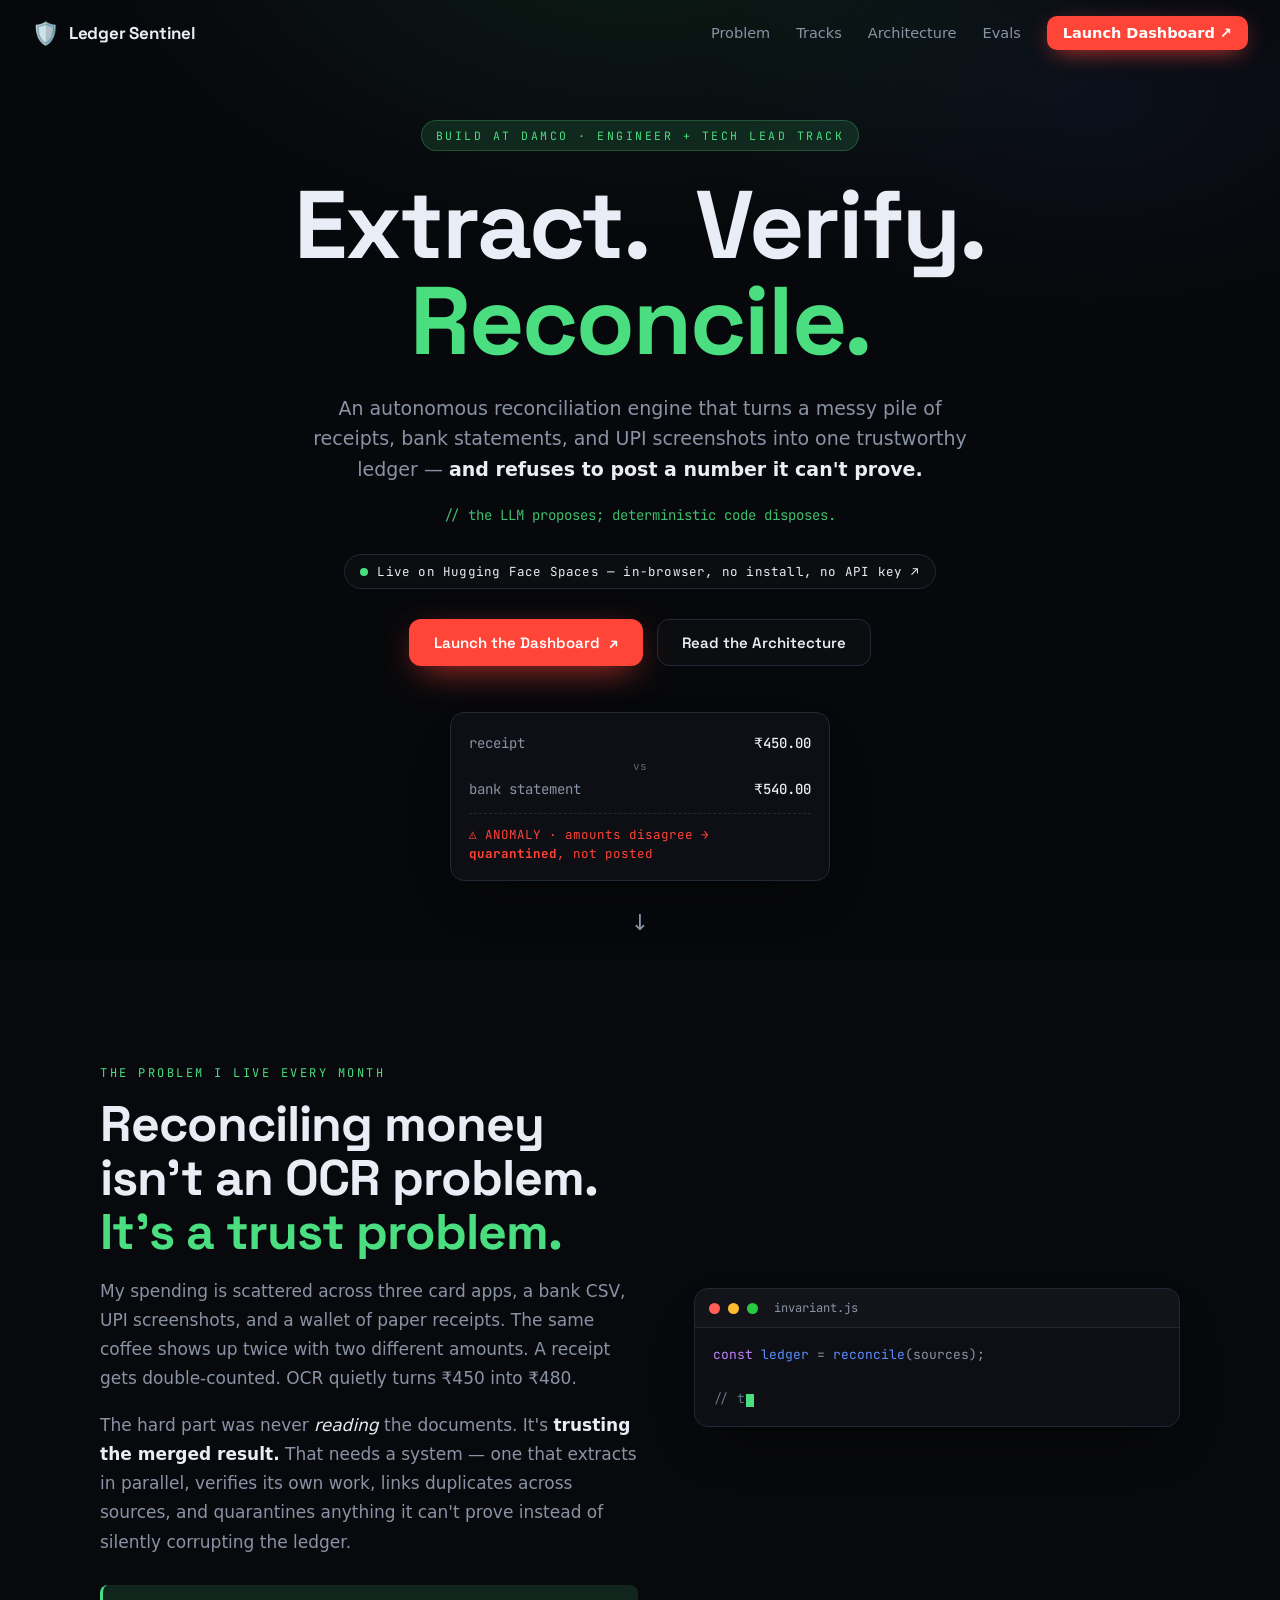
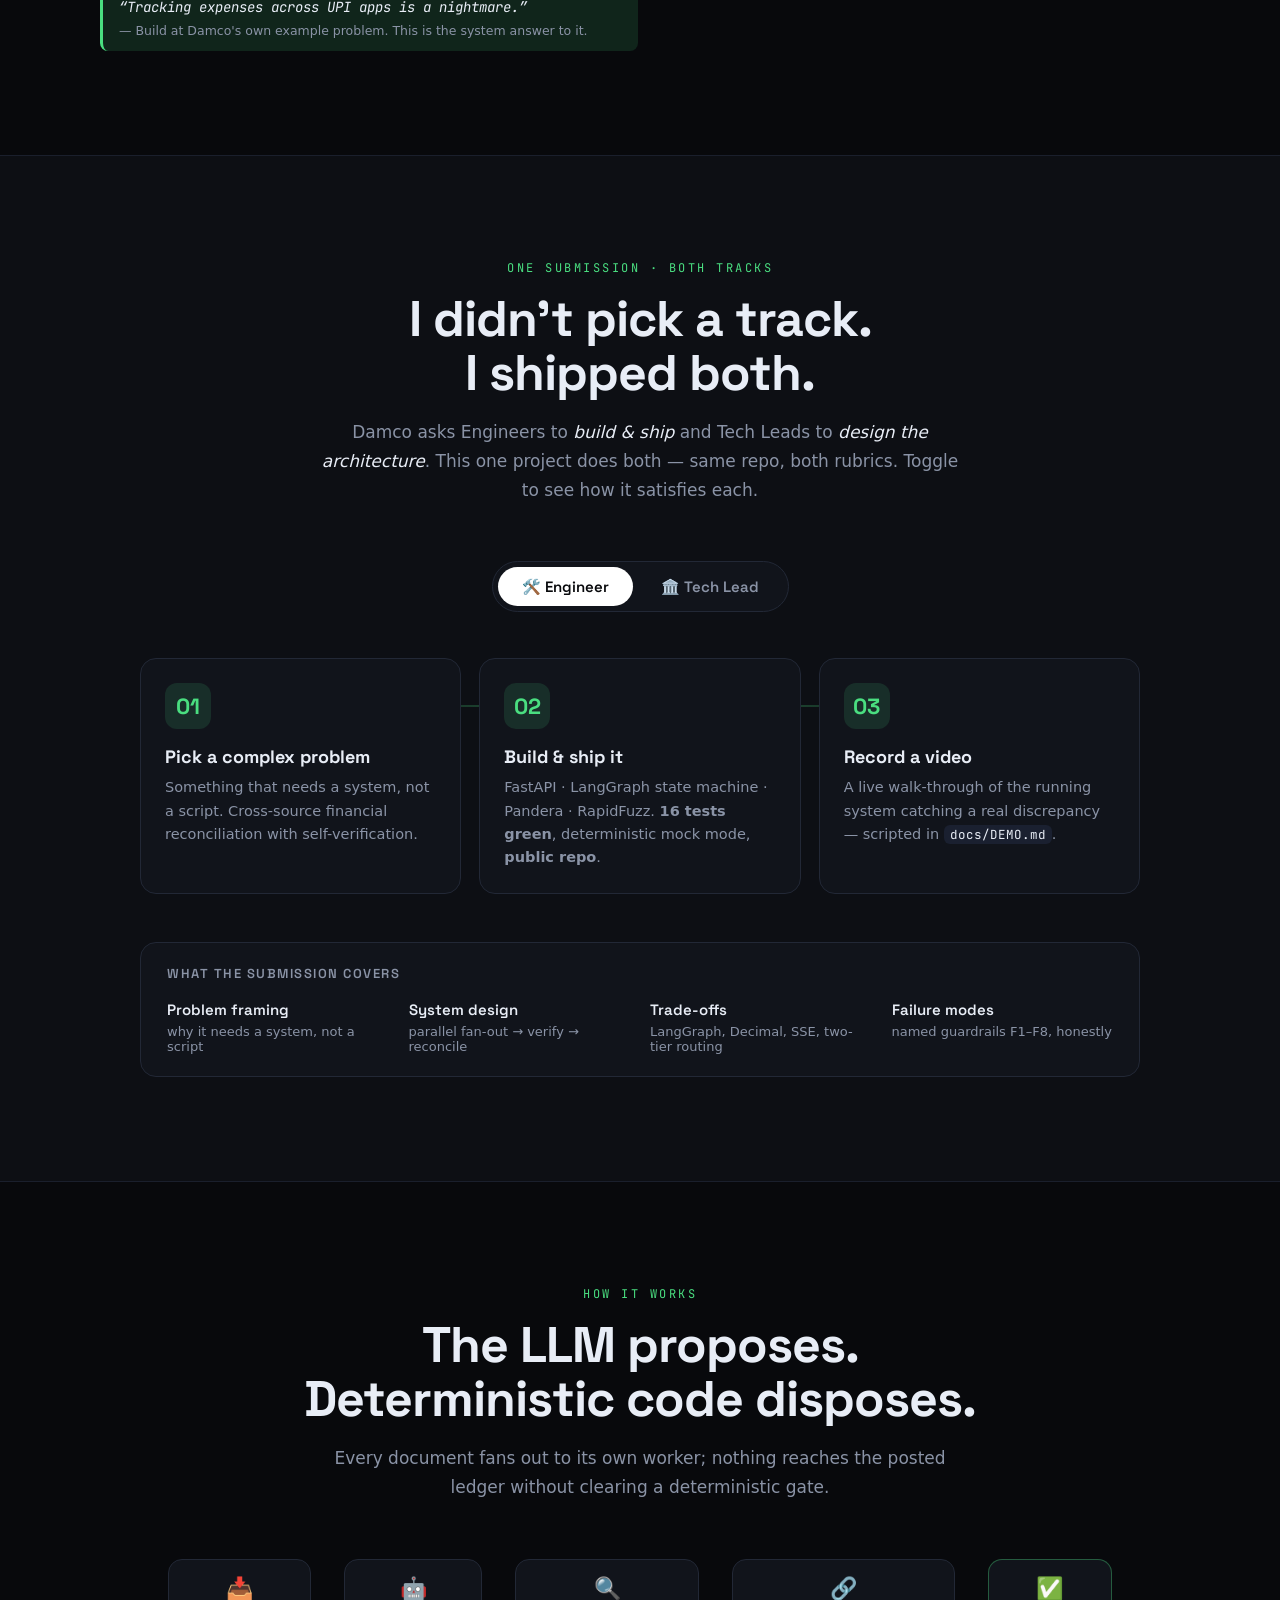
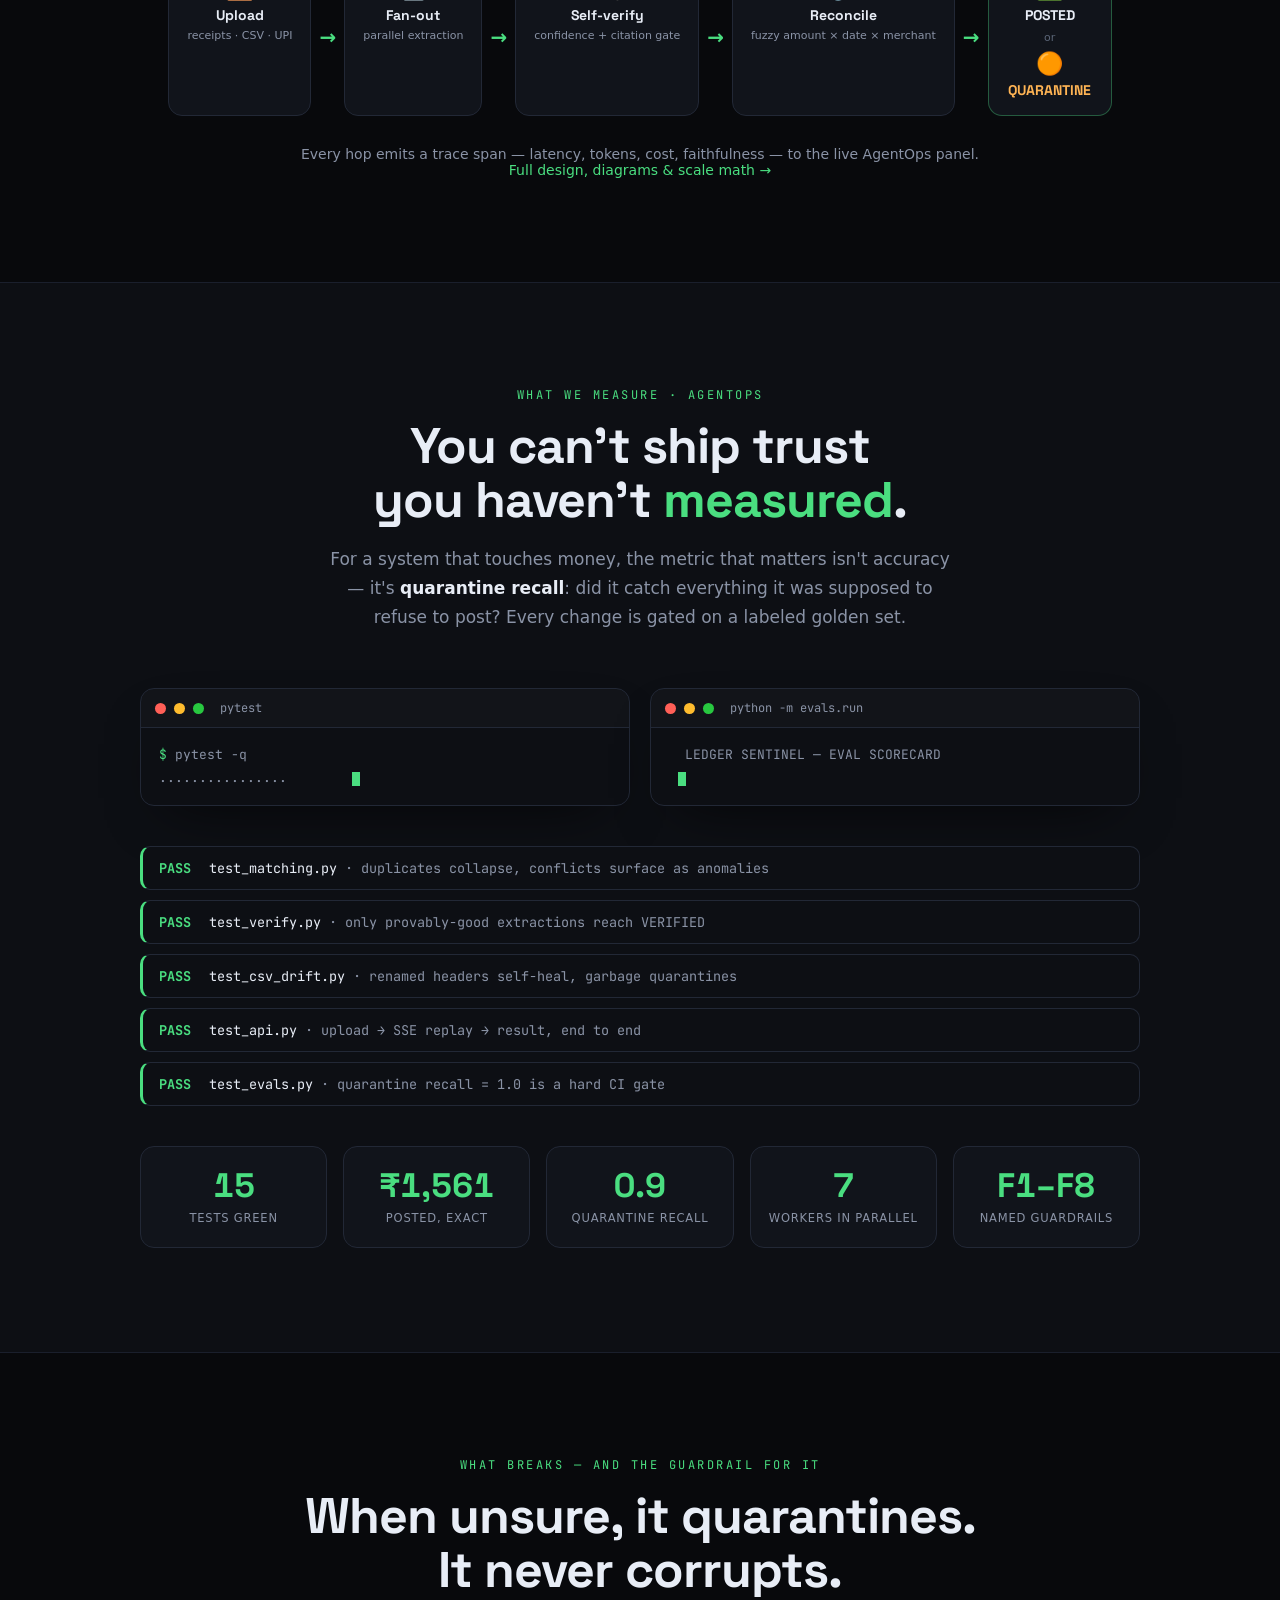
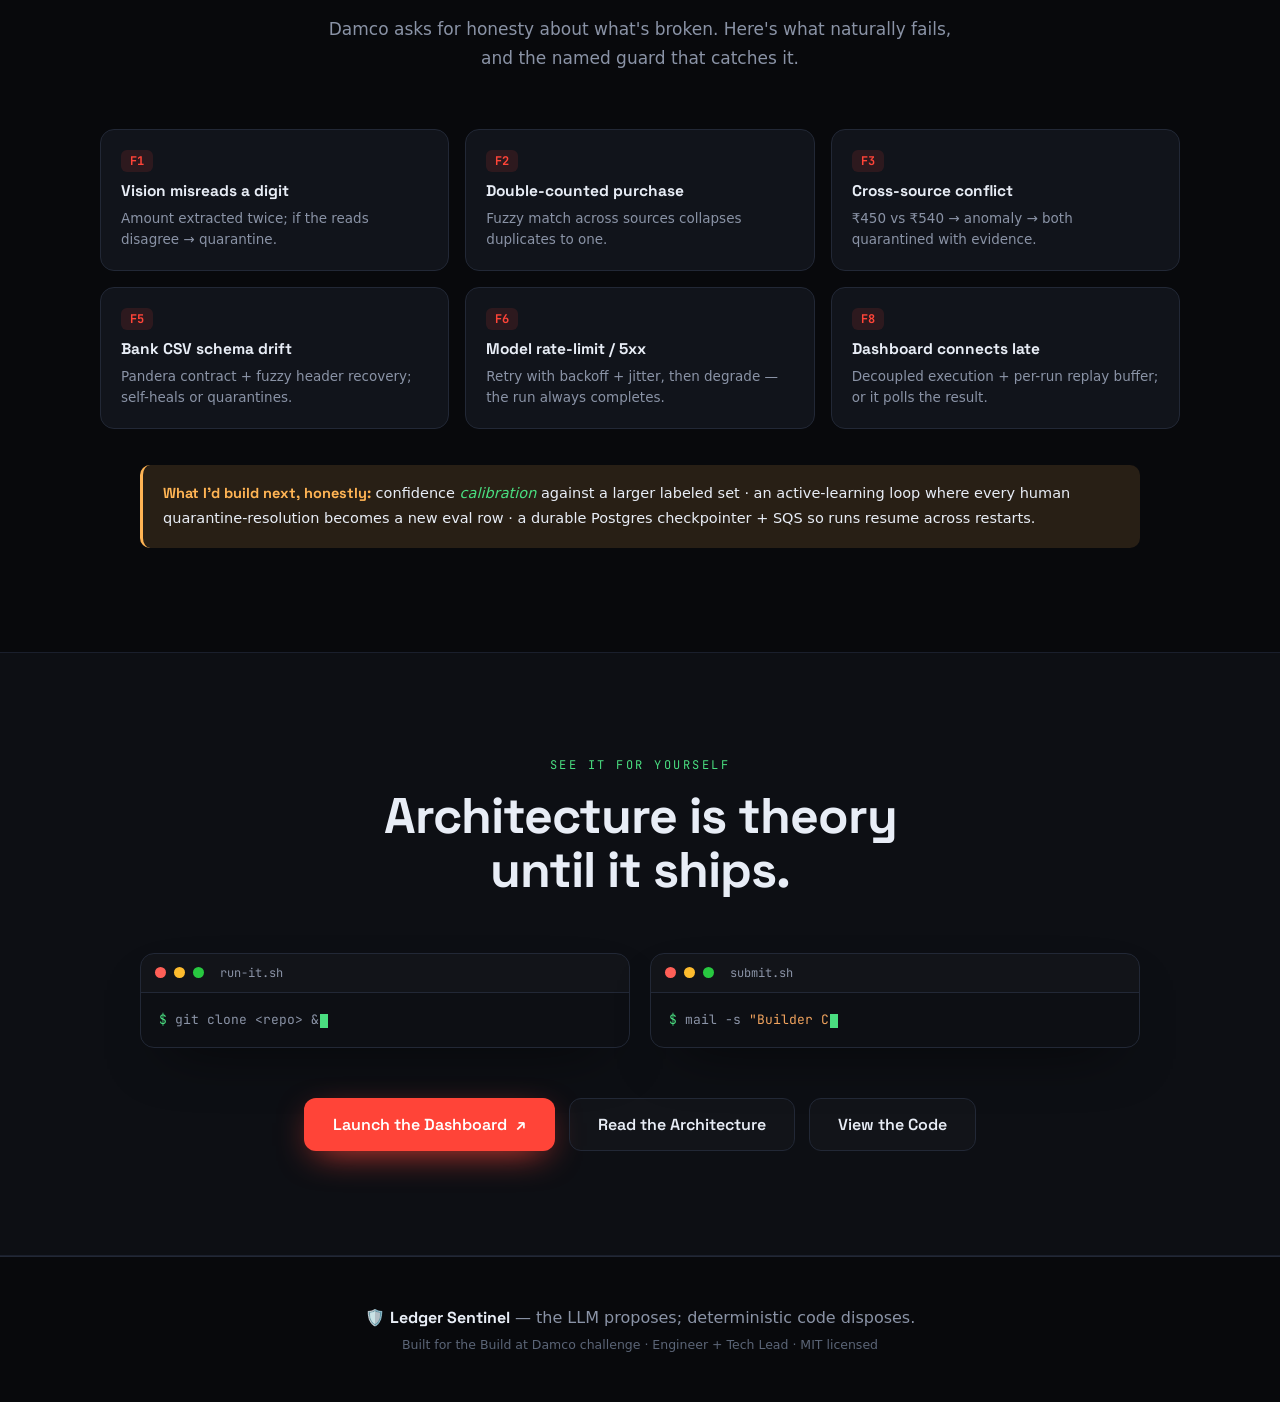
==== frontend/index.html @ 0c8f4133 "docs: surface the live Hugging Face Space across README and landing The demo is now deployed at hugg" ====
<!DOCTYPE html>
<html lang="en">
<head>
  <meta charset="UTF-8" />
  <meta name="viewport" content="width=device-width, initial-scale=1.0" />
  <title>Ledger Sentinel — autonomous reconciliation that refuses to post what it can't prove</title>
  <meta name="description" content="An autonomous financial-document reconciliation engine. The LLM proposes; deterministic code disposes. Built for the Build at Damco challenge — Engineer + Tech Lead tracks." />
  <link rel="preconnect" href="https://fonts.googleapis.com" />
  <link rel="preconnect" href="https://fonts.gstatic.com" crossorigin />
  <link href="https://fonts.googleapis.com/css2?family=Space+Grotesk:wght@400;500;600;700&family=JetBrains+Mono:wght@400;500;700&display=swap" rel="stylesheet" />
  <link rel="stylesheet" href="./tokens.css" />
  <link rel="stylesheet" href="./landing.css" />
</head>
<body>
  <!-- ── Nav ──────────────────────────────────────────────────────────── -->
  <nav class="nav" id="nav">
    <a class="nav-brand" href="#top">
      <span class="logo">🛡️</span><span>Ledger Sentinel</span>
    </a>
    <div class="nav-links">
      <a href="#problem">Problem</a>
      <a href="#tracks">Tracks</a>
      <a href="#architecture">Architecture</a>
      <a href="#evals">Evals</a>
      <a class="nav-cta" href="./app.html">Launch Dashboard <span class="arr">↗</span></a>
    </div>
  </nav>

  <!-- ── Hero ─────────────────────────────────────────────────────────── -->
  <header class="hero" id="top">
    <canvas id="rain" class="rain" aria-hidden="true"></canvas>
    <div class="hero-inner">
      <div class="eyebrow">BUILD AT DAMCO · ENGINEER + TECH LEAD TRACK</div>
      <h1 class="hero-title">
        <span class="w" style="--i:0">Extract.</span>
        <span class="w" style="--i:1">Verify.</span>
        <span class="w grn" style="--i:2">Reconcile.</span>
      </h1>
      <p class="hero-sub">
        An autonomous reconciliation engine that turns a messy pile of receipts,
        bank statements, and UPI screenshots into one trustworthy ledger —
        <strong>and refuses to post a number it can't prove.</strong>
      </p>
      <p class="thesis">// the LLM proposes; deterministic code disposes.</p>
      <a class="live-link" href="https://huggingface.co/spaces/mhussam-ai/ledger-sentinel" target="_blank" rel="noopener">
        <span class="live-dot" aria-hidden="true"></span>Live on Hugging Face Spaces — in-browser, no install, no API key<span class="arr">↗</span>
      </a>
      <div class="hero-cta">
        <a class="btn btn-red" href="./app.html">Launch the Dashboard <span class="arr">↗</span></a>
        <a class="btn btn-ghost" href="https://github.com/mhussam-ai/ledger-sentinel/blob/main/docs/ARCHITECTURE.md" target="_blank" rel="noopener">Read the Architecture</a>
      </div>

      <!-- signature micro-demo: the catch a human would miss -->
      <div class="anomaly-demo" aria-hidden="true">
        <div class="ad-row"><span class="ad-src">receipt</span><span class="ad-amt">₹450.00</span></div>
        <div class="ad-vs">vs</div>
        <div class="ad-row"><span class="ad-src">bank statement</span><span class="ad-amt">₹540.00</span></div>
        <div class="ad-verdict">⚠ ANOMALY · amounts disagree → <b>quarantined</b>, not posted</div>
      </div>
    </div>
    <a class="scrollcue" href="#problem" aria-label="Scroll down">↓</a>
  </header>

  <main>
    <!-- ── 1. The Problem ─────────────────────────────────────────────── -->
    <section class="sec" id="problem">
      <div class="sec-grid">
        <div class="reveal">
          <div class="kicker">THE PROBLEM I LIVE EVERY MONTH</div>
          <h2 class="sec-title">Reconciling money<br />isn't an OCR problem.<br /><span class="grn">It's a trust problem.</span></h2>
          <p class="lead">
            My spending is scattered across three card apps, a bank CSV, UPI
            screenshots, and a wallet of paper receipts. The same coffee shows up
            twice with two different amounts. A receipt gets double-counted. OCR
            quietly turns ₹450 into ₹480.
          </p>
          <p class="lead">
            The hard part was never <em>reading</em> the documents. It's
            <strong>trusting the merged result.</strong> That needs a system —
            one that extracts in parallel, verifies its own work, links duplicates
            across sources, and quarantines anything it can't prove instead of
            silently corrupting the ledger.
          </p>
          <div class="wink reveal">
            <span class="wink-q">“Tracking expenses across UPI apps is a nightmare.”</span>
            <span class="wink-a">— Build at Damco's own example problem. This is the system answer to it.</span>
          </div>
        </div>

        <div class="reveal" style="--i:1">
          <div class="codewin">
            <div class="codewin-bar"><span class="dot r"></span><span class="dot y"></span><span class="dot g"></span><span class="name">invariant.js</span></div>
            <pre class="type-target" data-typed="invariant" data-speed="2"></pre>
          </div>
          <script type="application/json" class="code-data" data-name="invariant">
[
  {"t":"const ","c":"kw"},{"t":"ledger ","c":"fn"},{"t":"= ","c":"punc"},{"t":"reconcile","c":"fn"},{"t":"(sources);\n","c":"punc"},
  {"t":"\n// the hard part isn't reading documents —\n","c":"com"},
  {"t":"// it's trusting the merged result.\n\n","c":"com"},
  {"t":"const ","c":"kw"},{"t":"invariant ","c":"fn"},{"t":"= {\n","c":"punc"},
  {"t":"  postIf","c":"pink"},{"t":":     ","c":"punc"},{"t":"\"provable\"","c":"str"},{"t":",\n","c":"punc"},
  {"t":"  onConflict","c":"pink"},{"t":": ","c":"punc"},{"t":"\"quarantine\"","c":"str"},{"t":",  ","c":"punc"},{"t":"// never guess\n","c":"com"},
  {"t":"  money","c":"pink"},{"t":":      ","c":"punc"},{"t":"Decimal","c":"num"},{"t":",        ","c":"punc"},{"t":"// never float\n","c":"com"},
  {"t":"};\n","c":"punc"}
]
          </script>
        </div>
      </div>
    </section>

    <!-- ── 2. Both Tracks ─────────────────────────────────────────────── -->
    <section class="sec sec-alt" id="tracks">
      <div class="sec-head reveal">
        <div class="kicker">ONE SUBMISSION · BOTH TRACKS</div>
        <h2 class="sec-title center">I didn't pick a track.<br />I shipped both.</h2>
        <p class="lead center">
          Damco asks Engineers to <em>build &amp; ship</em> and Tech Leads to
          <em>design the architecture</em>. This one project does both — same repo,
          both rubrics. Toggle to see how it satisfies each.
        </p>
      </div>

      <div class="toggle reveal" role="tablist" aria-label="Choose a track">
        <button type="button" class="toggle-btn active" data-toggle="engineer" role="tab">🛠️ Engineer</button>
        <button type="button" class="toggle-btn" data-toggle="lead" role="tab">🏛️ Tech Lead</button>
        <span class="toggle-pill" aria-hidden="true"></span>
      </div>

      <!-- Engineer track -->
      <div class="track" data-track="engineer">
        <div class="steps">
          <div class="step reveal"><div class="step-no">01</div><h3>Pick a complex problem</h3><p>Something that needs a system, not a script. Cross-source financial reconciliation with self-verification.</p></div>
          <div class="step reveal" style="--i:1"><div class="step-no">02</div><h3>Build &amp; ship it</h3><p>FastAPI · LangGraph state machine · Pandera · RapidFuzz. <strong>16 tests green</strong>, deterministic mock mode, <strong>public repo</strong>.</p></div>
          <div class="step reveal" style="--i:2"><div class="step-no">03</div><h3>Record a video</h3><p>A live walk-through of the running system catching a real discrepancy — scripted in <code>docs/DEMO.md</code>.</p></div>
        </div>
      </div>

      <!-- Tech Lead track -->
      <div class="track hidden" data-track="lead">
        <div class="steps">
          <div class="step reveal"><div class="step-no">01</div><h3>Pick a complex problem</h3><p>The same trust problem — framed as a system with scale, latency, and failure-mode considerations.</p></div>
          <div class="step reveal" style="--i:1"><div class="step-no">02</div><h3>Design the architecture</h3><p><code>docs/ARCHITECTURE.md</code>: 6 Mermaid diagrams, the state machine, scale math, latency trade-offs, and F1–F8 failure modes.</p></div>
          <div class="step reveal" style="--i:2"><div class="step-no">03</div><h3>Record a video</h3><p>Present the design like I'm convincing a team — decisions, alternatives, and what would change my mind.</p></div>
        </div>
      </div>

      <div class="covers reveal">
        <div class="covers-head">What the submission covers</div>
        <div class="covers-grid">
          <div><span class="ct">Problem framing</span><span class="cd">why it needs a system, not a script</span></div>
          <div><span class="ct">System design</span><span class="cd">parallel fan-out → verify → reconcile</span></div>
          <div><span class="ct">Trade-offs</span><span class="cd">LangGraph, Decimal, SSE, two-tier routing</span></div>
          <div><span class="ct">Failure modes</span><span class="cd">named guardrails F1–F8, honestly</span></div>
        </div>
      </div>
    </section>

    <!-- ── 3. How it works ────────────────────────────────────────────── -->
    <section class="sec" id="architecture">
      <div class="sec-head reveal">
        <div class="kicker">HOW IT WORKS</div>
        <h2 class="sec-title center">The LLM proposes.<br />Deterministic code disposes.</h2>
        <p class="lead center">Every document fans out to its own worker; nothing reaches the posted ledger without clearing a deterministic gate.</p>
      </div>

      <div class="pipeline reveal">
        <div class="pnode" style="--i:0"><span class="pi">📥</span><b>Upload</b><span class="ps">receipts · CSV · UPI</span></div>
        <span class="parrow" style="--i:1">→</span>
        <div class="pnode" style="--i:2"><span class="pi">🤖</span><b>Fan-out</b><span class="ps">parallel extraction</span></div>
        <span class="parrow" style="--i:3">→</span>
        <div class="pnode" style="--i:4"><span class="pi">🔍</span><b>Self-verify</b><span class="ps">confidence + citation gate</span></div>
        <span class="parrow" style="--i:5">→</span>
        <div class="pnode" style="--i:6"><span class="pi">🔗</span><b>Reconcile</b><span class="ps">fuzzy amount × date × merchant</span></div>
        <span class="parrow" style="--i:7">→</span>
        <div class="pnode pnode-split" style="--i:8">
          <span class="pi">✅</span><b>POSTED</b>
          <span class="por">or</span>
          <span class="pi amber">🟠</span><b class="ambert">QUARANTINE</b>
        </div>
      </div>
      <p class="pipeline-note reveal">Every hop emits a trace span — latency, tokens, cost, faithfulness — to the live AgentOps panel. <a href="https://github.com/mhussam-ai/ledger-sentinel/blob/main/docs/ARCHITECTURE.md" target="_blank" rel="noopener">Full design, diagrams &amp; scale math →</a></p>
    </section>

    <!-- ── 4. Evals — the killer section ──────────────────────────────── -->
    <section class="sec sec-alt" id="evals">
      <div class="sec-head reveal">
        <div class="kicker">WHAT WE MEASURE · AGENTOPS</div>
        <h2 class="sec-title center">You can't ship trust<br />you haven't <span class="grn">measured</span>.</h2>
        <p class="lead center">
          For a system that touches money, the metric that matters isn't accuracy —
          it's <strong>quarantine recall</strong>: did it catch everything it was
          supposed to refuse to post? Every change is gated on a labeled golden set.
        </p>
      </div>

      <div class="evals-grid">
        <div class="reveal">
          <div class="codewin">
            <div class="codewin-bar"><span class="dot r"></span><span class="dot y"></span><span class="dot g"></span><span class="name">pytest</span></div>
            <pre class="type-target" data-typed="pytest" data-speed="3"></pre>
          </div>
          <script type="application/json" class="code-data" data-name="pytest">
[
  {"t":"$ ","c":"green"},{"t":"pytest -q\n","c":"dim"},
  {"t":"................                      ","c":"dim"},{"t":"[100%]\n","c":"num"},
  {"t":"16 passed","c":"green"},{"t":" in 1.13s\n","c":"dim"}
]
          </script>
        </div>

        <div class="reveal" style="--i:1">
          <div class="codewin">
            <div class="codewin-bar"><span class="dot r"></span><span class="dot y"></span><span class="dot g"></span><span class="name">python -m evals.run</span></div>
            <pre class="type-target" data-typed="evals" data-speed="3"></pre>
          </div>
          <script type="application/json" class="code-data" data-name="evals">
[
  {"t":"  LEDGER SENTINEL — EVAL SCORECARD\n","c":"dim"},
  {"t":"  ✓ ","c":"green"},{"t":"amount_exact_rate            ","c":"dim"},{"t":"1.000\n","c":"num"},
  {"t":"  ✓ ","c":"green"},{"t":"quarantine_recall            ","c":"dim"},{"t":"1.000\n","c":"num"},
  {"t":"  ✓ ","c":"green"},{"t":"quarantine_precision         ","c":"dim"},{"t":"1.000\n","c":"num"},
  {"t":"  ✓ ","c":"green"},{"t":"link_f1                      ","c":"dim"},{"t":"1.000\n","c":"num"},
  {"t":"  ✓ ","c":"green"},{"t":"confidence_gate_separation   ","c":"dim"},{"t":"0.440\n","c":"num"},
  {"t":"  VERDICT: ","c":"dim"},{"t":"PASS ✓","c":"green"},{"t":" — safe to ship\n","c":"dim"}
]
          </script>
        </div>
      </div>

      <!-- Damco's PASS motif, with our real test files -->
      <div class="passgrid">
        <div class="passrow reveal"><span class="pass">PASS</span> test_matching.py <span class="pd">· duplicates collapse, conflicts surface as anomalies</span></div>
        <div class="passrow reveal" style="--i:1"><span class="pass">PASS</span> test_verify.py <span class="pd">· only provably-good extractions reach VERIFIED</span></div>
        <div class="passrow reveal" style="--i:2"><span class="pass">PASS</span> test_csv_drift.py <span class="pd">· renamed headers self-heal, garbage quarantines</span></div>
        <div class="passrow reveal" style="--i:3"><span class="pass">PASS</span> test_api.py <span class="pd">· upload → SSE replay → result, end to end</span></div>
        <div class="passrow reveal" style="--i:4"><span class="pass">PASS</span> test_evals.py <span class="pd">· quarantine recall = 1.0 is a hard CI gate</span></div>
      </div>

      <div class="metrics-strip reveal">
        <div class="ms"><span class="msv" data-count="16">0</span><span class="msl">tests green</span></div>
        <div class="ms"><span class="msv" data-prefix="₹" data-count="1720">0</span><span class="msl">posted, exact</span></div>
        <div class="ms"><span class="msv" data-count="1.0" data-decimals="1">0</span><span class="msl">quarantine recall</span></div>
        <div class="ms"><span class="msv" data-count="8">0</span><span class="msl">workers in parallel</span></div>
        <div class="ms"><span class="msv">F1–F8</span><span class="msl">named guardrails</span></div>
      </div>
    </section>

    <!-- ── 5. Failure modes — honesty ─────────────────────────────────── -->
    <section class="sec" id="honest">
      <div class="sec-head reveal">
        <div class="kicker">WHAT BREAKS — AND THE GUARDRAIL FOR IT</div>
        <h2 class="sec-title center">When unsure, it quarantines.<br />It never corrupts.</h2>
        <p class="lead center">Damco asks for honesty about what's broken. Here's what naturally fails, and the named guard that catches it.</p>
      </div>
      <div class="fmgrid">
        <div class="fm reveal"><span class="fmid">F1</span><b>Vision misreads a digit</b><p>Amount extracted twice; if the reads disagree → quarantine.</p></div>
        <div class="fm reveal" style="--i:1"><span class="fmid">F2</span><b>Double-counted purchase</b><p>Fuzzy match across sources collapses duplicates to one.</p></div>
        <div class="fm reveal" style="--i:2"><span class="fmid">F3</span><b>Cross-source conflict</b><p>₹450 vs ₹540 → anomaly → both quarantined with evidence.</p></div>
        <div class="fm reveal" style="--i:3"><span class="fmid">F5</span><b>Bank CSV schema drift</b><p>Pandera contract + fuzzy header recovery; self-heals or quarantines.</p></div>
        <div class="fm reveal" style="--i:4"><span class="fmid">F6</span><b>Model rate-limit / 5xx</b><p>Retry with backoff + jitter, then degrade — the run always completes.</p></div>
        <div class="fm reveal" style="--i:5"><span class="fmid">F8</span><b>Dashboard connects late</b><p>Decoupled execution + per-run replay buffer; or it polls the result.</p></div>
      </div>
      <div class="roadmap reveal">
        <b>What I'd build next, honestly:</b> confidence <em>calibration</em> against a larger labeled set ·
        an active-learning loop where every human quarantine-resolution becomes a new eval row ·
        a durable Postgres checkpointer + SQS so runs resume across restarts.
      </div>
    </section>

    <!-- ── 6. Run it / Submit ─────────────────────────────────────────── -->
    <section class="sec sec-alt" id="submit">
      <div class="sec-head reveal">
        <div class="kicker">SEE IT FOR YOURSELF</div>
        <h2 class="sec-title center">Architecture is theory<br />until it ships.</h2>
      </div>

      <div class="evals-grid">
        <div class="reveal">
          <div class="codewin">
            <div class="codewin-bar"><span class="dot r"></span><span class="dot y"></span><span class="dot g"></span><span class="name">run-it.sh</span></div>
            <pre class="type-target" data-typed="runit" data-speed="3"></pre>
          </div>
          <script type="application/json" class="code-data" data-name="runit">
[
  {"t":"$ ","c":"green"},{"t":"git clone <repo> && ","c":"dim"},{"t":"cd ","c":"kw"},{"t":"ledger-sentinel\n","c":"dim"},
  {"t":"$ ","c":"green"},{"t":"docker compose up","c":"dim"},{"t":"           # full stack, one command\n","c":"com"},
  {"t":"\n# no API key? mock mode is deterministic:\n","c":"com"},
  {"t":"$ ","c":"green"},{"t":"cd ","c":"kw"},{"t":"backend && ","c":"dim"},{"t":"pytest -q","c":"dim"},{"t":"     # ","c":"com"},{"t":"16 passed\n","c":"green"}
]
          </script>
        </div>

        <div class="reveal" style="--i:1">
          <div class="codewin">
            <div class="codewin-bar"><span class="dot r"></span><span class="dot y"></span><span class="dot g"></span><span class="name">submit.sh</span></div>
            <pre class="type-target" data-typed="submit" data-speed="3"></pre>
          </div>
          <script type="application/json" class="code-data" data-name="submit">
[
  {"t":"$ ","c":"green"},{"t":"mail -s ","c":"dim"},{"t":"\"Builder Challenge — Mohammad Hussam — Track A+B\"","c":"str"},{"t":" \\\n","c":"dim"},
  {"t":"       hiring@damcogroup.com\n","c":"fn"},
  {"t":"  --attach ","c":"kw"},{"t":"video.link","c":"dim"},{"t":"    # YouTube (unlisted), 5–10 min\n","c":"com"},
  {"t":"  --attach ","c":"kw"},{"t":"github.repo","c":"dim"},{"t":"   # public source + docs/ARCHITECTURE.md\n","c":"com"},
  {"t":"  --attach ","c":"kw"},{"t":"demo.live","c":"dim"},{"t":"     # ▶ live on Hugging Face — boots to mock mode\n","c":"com"},
  {"t":"  --attach ","c":"kw"},{"t":"bio","c":"dim"},{"t":"           # 2–3 lines about what I build\n","c":"com"}
]
          </script>
        </div>
      </div>

      <div class="final-cta reveal">
        <a class="btn btn-red btn-lg" href="./app.html">Launch the Dashboard <span class="arr">↗</span></a>
        <a class="btn btn-ghost btn-lg" href="https://github.com/mhussam-ai/ledger-sentinel/blob/main/docs/ARCHITECTURE.md" target="_blank" rel="noopener">Read the Architecture</a>
        <a class="btn btn-ghost btn-lg" href="https://github.com/mhussam-ai/ledger-sentinel" id="repo-link" target="_blank" rel="noopener">View the Code</a>
      </div>
    </section>
  </main>

  <footer class="foot">
    <div>🛡️ <b>Ledger Sentinel</b> — the LLM proposes; deterministic code disposes.</div>
    <div class="foot-sub">Built for the Build at Damco challenge · Engineer + Tech Lead · MIT licensed</div>
  </footer>

  <script src="./landing.js"></script>
</body>
</html>
---- frontend/tokens.css ----
/* Shared design tokens — one source of truth for the landing page and the
   dashboard, so the whole product reads as one thing. No build step: this is
   linked directly by both index.html and app.html (before their page CSS). */

:root {
  /* ── Surfaces ───────────────────────────────────────────────────────── */
  --bg: #08090c;
  --bg-2: #0d0f14;
  --panel: #11141b;
  --panel-2: #1a2030;
  --border: #222836;
  --border-soft: #1a1f2c;

  /* ── Text ───────────────────────────────────────────────────────────── */
  --text: #e8edf6;
  --muted: #8a93a6;
  --faint: #5b6577;

  /* ── Brand ──────────────────────────────────────────────────────────── */
  --green: #4ade80;            /* headlines, PASS, posted */
  --green-soft: rgba(74, 222, 128, 0.13);
  --amber: #ffb454;            /* quarantine / drift */
  --amber-soft: rgba(255, 180, 84, 0.13);
  --red: #ff4438;              /* CTAs, anomaly */
  --red-soft: rgba(255, 68, 56, 0.12);
  --accent: #5b8cff;           /* links, duplicates */
  --blue: #5b8cff;

  /* ── Code syntax highlight ──────────────────────────────────────────── */
  --code-kw: #c084fc;
  --code-str: #f0a35e;
  --code-num: #7dd3fc;
  --code-fn: #5b8cff;
  --code-comment: #64748b;
  --code-punc: #8a93a6;
  --code-green: #4ade80;
  --code-pink: #f472b6;

  /* ── Type ───────────────────────────────────────────────────────────── */
  --font-display: "Space Grotesk", system-ui, "Segoe UI", Roboto, sans-serif;
  --font-mono: "JetBrains Mono", ui-monospace, "Cascadia Code", "SF Mono", Consolas, monospace;
  --font-body: system-ui, "Segoe UI", Roboto, Helvetica, Arial, sans-serif;

  /* ── Motion ─────────────────────────────────────────────────────────── */
  --ease: cubic-bezier(0.22, 1, 0.36, 1);
}

* { box-sizing: border-box; }

body {
  margin: 0;
  font-family: var(--font-body);
  color: var(--text);
  -webkit-font-smoothing: antialiased;
  text-rendering: optimizeLegibility;
}

/* Shared mac-style code/terminal window — used on both pages. */
.codewin {
  background: var(--bg-2);
  border: 1px solid var(--border);
  border-radius: 14px;
  overflow: hidden;
  box-shadow: 0 24px 60px -30px rgba(0, 0, 0, 0.8);
}
.codewin-bar {
  display: flex;
  align-items: center;
  gap: 8px;
  padding: 11px 14px;
  background: rgba(255, 255, 255, 0.02);
  border-bottom: 1px solid var(--border);
}
.codewin-bar .dot { width: 11px; height: 11px; border-radius: 50%; }
.codewin-bar .r { background: #ff5f57; }
.codewin-bar .y { background: #febc2e; }
.codewin-bar .g { background: #28c840; }
.codewin-bar .name {
  margin-left: 8px; font-family: var(--font-mono);
  font-size: 12px; color: var(--muted);
}
.codewin pre {
  margin: 0; padding: 16px 18px;
  font-family: var(--font-mono); font-size: 13px; line-height: 1.7;
  white-space: pre-wrap; word-break: break-word; tab-size: 2;
}

/* Syntax tokens for typed/static code. */
.tok-kw { color: var(--code-kw); }
.tok-str { color: var(--code-str); }
.tok-num { color: var(--code-num); }
.tok-fn { color: var(--code-fn); }
.tok-com { color: var(--code-comment); }
.tok-punc { color: var(--code-punc); }
.tok-green { color: var(--code-green); }
.tok-pink { color: var(--code-pink); }
.tok-dim { color: var(--muted); }

/* Blinking caret appended while a block is typing. */
.caret {
  display: inline-block; width: 8px; height: 1.05em;
  vertical-align: text-bottom; background: var(--green);
  margin-left: 1px; animation: caretblink 1s steps(2, start) infinite;
}
@keyframes caretblink { 0%, 50% { opacity: 1; } 50.01%, 100% { opacity: 0; } }

@media (prefers-reduced-motion: reduce) {
  .caret { animation: none; }
}
---- frontend/landing.css ----
/* Landing page — cinematic submission front door.
   Design language shared with the dashboard via tokens.css. No build step. */

html { scroll-behavior: smooth; }
body { background: var(--bg); overflow-x: hidden; }
a { color: var(--green); }
.hidden { display: none !important; }
section[id], header[id] { scroll-margin-top: 84px; }

/* ── Nav ─────────────────────────────────────────────────────────────── */
.nav {
  position: fixed; top: 0; left: 0; right: 0; z-index: 50;
  display: flex; align-items: center; justify-content: space-between;
  padding: 16px 32px; transition: background .3s, border-color .3s, padding .3s;
  border-bottom: 1px solid transparent;
}
.nav.scrolled {
  background: rgba(8, 9, 12, 0.78);
  -webkit-backdrop-filter: blur(10px); backdrop-filter: blur(10px);
  border-bottom-color: var(--border); padding: 11px 32px;
}
.nav-brand {
  display: flex; align-items: center; gap: 10px; text-decoration: none;
  font-family: var(--font-display); font-weight: 700; font-size: 17px; color: var(--text);
  letter-spacing: -.2px;
}
.nav-brand .logo { font-size: 22px; }
.nav-links { display: flex; align-items: center; gap: 26px; }
.nav-links a { color: var(--muted); text-decoration: none; font-size: 14.5px; transition: color .15s; }
.nav-links a:hover { color: var(--text); }
.nav-cta {
  background: var(--red); color: #fff !important; padding: 9px 16px; border-radius: 10px;
  font-weight: 600; box-shadow: 0 6px 24px -8px var(--red); transition: transform .15s, box-shadow .15s;
}
.nav-cta:hover { transform: translateY(-1px); box-shadow: 0 10px 30px -8px var(--red); }
.arr { display: inline-block; transition: transform .2s var(--ease); }
.nav-cta:hover .arr, .btn:hover .arr { transform: translate(2px, -2px); }

/* ── Buttons ──────────────────────────────────────────────────────────── */
.btn {
  display: inline-flex; align-items: center; gap: 9px; text-decoration: none;
  font-family: var(--font-display); font-weight: 600; font-size: 15px;
  padding: 13px 24px; border-radius: 12px; border: 1px solid transparent;
  transition: transform .15s var(--ease), box-shadow .2s, border-color .2s, background .2s, color .2s;
}
.btn-red { background: var(--red); color: #fff; box-shadow: 0 10px 36px -12px var(--red); }
.btn-red:hover { transform: translateY(-2px); box-shadow: 0 16px 44px -12px var(--red); }
.btn-ghost { color: var(--text); border-color: var(--border); background: rgba(255,255,255,.02); }
.btn-ghost:hover { border-color: var(--green); color: var(--green); transform: translateY(-2px); }
.btn-lg { font-size: 16px; padding: 15px 28px; }

/* ── Hero ────────────────────────────────────────────────────────────── */
.hero {
  position: relative; min-height: 100vh; display: flex; align-items: center; justify-content: center;
  padding: 120px 24px 80px; overflow: hidden;
  background:
    radial-gradient(900px 520px at 50% -8%, rgba(74,222,128,.10), transparent 60%),
    radial-gradient(700px 400px at 85% 10%, rgba(91,140,255,.07), transparent 55%);
}
.rain { position: absolute; inset: 0; width: 100%; height: 100%; opacity: .5; z-index: 0; pointer-events: none; }
.hero-inner { position: relative; z-index: 1; max-width: 880px; text-align: center; }
.eyebrow {
  display: inline-block; font-family: var(--font-mono); font-size: 11.5px; letter-spacing: 2.5px;
  color: var(--green); background: var(--green-soft); border: 1px solid rgba(74,222,128,.25);
  padding: 7px 14px; border-radius: 999px; margin-bottom: 26px;
}
.hero-title {
  font-family: var(--font-display); font-weight: 700; line-height: 1.0;
  font-size: clamp(44px, 9vw, 96px); letter-spacing: -2px; margin: 0 0 24px;
}
.hero-title .w { display: inline-block; margin: 0 .12em; }
.hero-title .grn { color: var(--green); }
.hero-sub { max-width: 660px; margin: 0 auto; font-size: clamp(16px, 2.2vw, 19px); line-height: 1.6; color: var(--muted); }
.hero-sub strong { color: var(--text); }
.thesis { font-family: var(--font-mono); color: var(--green); opacity: .85; font-size: 14px; margin: 22px 0 30px; }
.hero-cta { display: flex; align-items: center; justify-content: center; gap: 14px; flex-wrap: wrap; }

/* "● Live" pill — signals the dashboard you're about to launch is the real,
   hosted system, and carries the canonical shareable Space URL. */
.live-link {
  display: inline-flex; align-items: center; gap: 9px;
  font-family: var(--font-mono); font-size: 12.5px; letter-spacing: .2px;
  color: var(--text); text-decoration: none;
  background: rgba(255,255,255,.02); border: 1px solid var(--border);
  padding: 8px 15px; border-radius: 999px; margin: 0 0 30px;
  transition: border-color .15s, color .15s, transform .15s;
}
.live-link:hover { border-color: var(--green); color: var(--green); transform: translateY(-1px); }
.live-link .live-dot {
  width: 8px; height: 8px; border-radius: 50%; background: var(--green);
  animation: livePulse 2s infinite;
}
.live-link .arr { transition: transform .15s; }
.live-link:hover .arr { transform: translate(2px, -2px); }
@keyframes livePulse {
  0%   { box-shadow: 0 0 0 0 rgba(74, 222, 128, .55); }
  70%  { box-shadow: 0 0 0 8px rgba(74, 222, 128, 0); }
  100% { box-shadow: 0 0 0 0 rgba(74, 222, 128, 0); }
}

.anomaly-demo {
  max-width: 380px; margin: 46px auto 0; text-align: left; font-family: var(--font-mono);
  background: var(--bg-2); border: 1px solid var(--border); border-radius: 14px; padding: 16px 18px;
  box-shadow: 0 24px 60px -30px rgba(0,0,0,.8);
}
.ad-row { display: flex; justify-content: space-between; align-items: center; font-size: 14px; padding: 5px 0; }
.ad-src { color: var(--muted); }
.ad-amt { color: var(--text); font-variant-numeric: tabular-nums; font-weight: 500; }
.ad-vs { text-align: center; color: var(--faint); font-size: 11px; margin: 2px 0; }
.ad-verdict {
  margin-top: 10px; padding-top: 12px; border-top: 1px dashed var(--border);
  color: var(--red); font-size: 12.5px; line-height: 1.5; animation: verdictpulse 3.2s var(--ease) infinite;
}
.ad-verdict b { color: var(--red); }
@keyframes verdictpulse {
  0%, 100% { opacity: .55; }
  18%, 60% { opacity: 1; }
}
.scrollcue {
  position: absolute; bottom: 26px; left: 50%; transform: translateX(-50%);
  color: var(--muted); font-size: 22px; text-decoration: none; z-index: 1; animation: bob 1.8s ease-in-out infinite;
}
@keyframes bob { 0%,100% { transform: translate(-50%, 0); } 50% { transform: translate(-50%, 8px); } }

/* ── Sections ─────────────────────────────────────────────────────────── */
.sec { padding: 104px 24px; }
.sec-alt { background: var(--bg-2); border-top: 1px solid var(--border-soft); border-bottom: 1px solid var(--border-soft); }
.sec-grid { max-width: 1080px; margin: 0 auto; display: grid; grid-template-columns: 1.05fr .95fr; gap: 56px; align-items: center; }
.sec-head { max-width: 800px; margin: 0 auto 56px; }
.kicker { font-family: var(--font-mono); text-transform: uppercase; letter-spacing: 2.5px; font-size: 12px; color: var(--green); margin-bottom: 16px; }
.sec-head .kicker { text-align: center; }
.sec-title { font-family: var(--font-display); font-weight: 700; font-size: clamp(28px, 4.4vw, 50px); line-height: 1.08; letter-spacing: -1px; margin: 0 0 18px; }
.sec-title.center { text-align: center; }
.sec-title .grn { color: var(--green); }
.lead { color: var(--muted); font-size: 17px; line-height: 1.72; max-width: 640px; }
.lead.center { margin: 0 auto; text-align: center; }
.lead em { font-style: italic; color: var(--text); }
.lead strong { color: var(--text); }

.wink { margin-top: 28px; border-left: 3px solid var(--green); background: var(--green-soft); padding: 13px 16px; border-radius: 8px; }
.wink-q { display: block; font-family: var(--font-mono); font-style: italic; color: var(--text); font-size: 14px; }
.wink-a { display: block; margin-top: 7px; font-size: 12.5px; color: var(--muted); }

/* ── Track toggle ──────────────────────────────────────────────────────── */
.toggle { position: relative; display: flex; width: fit-content; margin: 0 auto 46px; gap: 4px; padding: 5px; border-radius: 999px; background: var(--panel); border: 1px solid var(--border); }
.toggle-btn { position: relative; z-index: 1; border: none; background: transparent; color: var(--muted); font-family: var(--font-display); font-weight: 600; font-size: 15px; padding: 10px 24px; border-radius: 999px; cursor: pointer; transition: color .25s; }
.toggle-btn.active { color: #08090c; }
.toggle-pill { position: absolute; top: 5px; bottom: 5px; left: 5px; width: 120px; background: #fff; border-radius: 999px; z-index: 0; transition: transform .32s var(--ease), width .32s var(--ease); }

.steps { position: relative; max-width: 1000px; margin: 0 auto; display: grid; grid-template-columns: repeat(3, 1fr); gap: 18px; }
.steps::before { content: ""; position: absolute; top: 47px; left: 12%; right: 12%; height: 2px; background: linear-gradient(90deg, transparent, rgba(74,222,128,.4), transparent); z-index: 0; }
.step { position: relative; z-index: 1; background: var(--panel); border: 1px solid var(--border); border-radius: 16px; padding: 24px; transition: transform .2s var(--ease), border-color .2s; }
.step:hover { transform: translateY(-3px); border-color: rgba(74,222,128,.4); }
.step-no { font-family: var(--font-display); font-weight: 700; font-size: 22px; color: var(--green); background: var(--green-soft); width: 46px; height: 46px; border-radius: 12px; display: flex; align-items: center; justify-content: center; margin-bottom: 16px; }
.step h3 { font-family: var(--font-display); font-size: 18px; margin: 0 0 8px; }
.step p { color: var(--muted); font-size: 14.5px; line-height: 1.6; margin: 0; }
.step code, .lead code, .step p code { font-family: var(--font-mono); font-size: 12.5px; background: var(--panel-2); padding: 1px 6px; border-radius: 6px; color: var(--text); }

.covers { max-width: 1000px; margin: 48px auto 0; border: 1px solid var(--border); border-radius: 16px; padding: 22px 26px; background: var(--panel); }
.covers-head { font-family: var(--font-display); font-weight: 600; font-size: 13px; text-transform: uppercase; letter-spacing: 1.5px; color: var(--muted); margin-bottom: 18px; }
.covers-grid { display: grid; grid-template-columns: repeat(4, 1fr); gap: 20px; }
.covers-grid div { display: flex; flex-direction: column; gap: 5px; }
.ct { font-family: var(--font-display); font-weight: 600; color: var(--text); font-size: 15px; }
.cd { font-size: 13px; color: var(--muted); }

/* ── Pipeline ─────────────────────────────────────────────────────────── */
.pipeline { max-width: 1080px; margin: 0 auto; display: flex; align-items: stretch; justify-content: center; gap: 8px; flex-wrap: wrap; }
.pnode { display: flex; flex-direction: column; align-items: center; gap: 5px; background: var(--panel); border: 1px solid var(--border); border-radius: 14px; padding: 16px 18px; min-width: 124px; text-align: center; }
.pnode b { font-family: var(--font-display); font-size: 14px; }
.pnode .pi { font-size: 22px; }
.pnode .ps { font-size: 11px; color: var(--muted); }
.pnode-split { border-color: rgba(74,222,128,.35); }
.pnode-split .por { font-size: 11px; color: var(--faint); margin: 2px 0; }
.pnode-split .ambert { color: var(--amber); }
.parrow { display: flex; align-items: center; color: var(--green); font-weight: 700; font-size: 20px; }
.pipeline-note { text-align: center; color: var(--muted); font-size: 14px; margin: 30px auto 0; max-width: 700px; }
.pipeline-note a { color: var(--green); text-decoration: none; }
.pipeline-note a:hover { text-decoration: underline; }

/* ── Evals ───────────────────────────────────────────────────────────── */
.evals-grid { max-width: 1000px; margin: 0 auto; display: grid; grid-template-columns: 1fr 1fr; gap: 20px; align-items: start; }
.type-target { min-height: 3.4em; }
.passgrid { max-width: 1000px; margin: 40px auto 0; display: flex; flex-direction: column; gap: 10px; }
.passrow { font-family: var(--font-mono); font-size: 13.5px; background: var(--bg-2); border: 1px solid var(--border); border-left: 3px solid var(--green); border-radius: 10px; padding: 12px 16px; color: var(--text); }
.pass { color: var(--green); font-weight: 700; margin-right: 10px; }
.pd { color: var(--muted); }

.metrics-strip { max-width: 1000px; margin: 40px auto 0; display: flex; justify-content: space-between; gap: 16px; flex-wrap: wrap; }
.ms { flex: 1; min-width: 130px; background: var(--panel); border: 1px solid var(--border); border-radius: 14px; padding: 22px 16px; text-align: center; }
.msv { display: block; font-family: var(--font-display); font-weight: 700; font-size: 34px; color: var(--green); font-variant-numeric: tabular-nums; line-height: 1; }
.msl { display: block; font-size: 11.5px; color: var(--muted); margin-top: 8px; text-transform: uppercase; letter-spacing: .8px; }

/* ── Failure modes ──────────────────────────────────────────────────── */
.fmgrid { max-width: 1080px; margin: 0 auto; display: grid; grid-template-columns: repeat(3, 1fr); gap: 16px; }
.fm { background: var(--panel); border: 1px solid var(--border); border-radius: 14px; padding: 20px; transition: transform .2s var(--ease), border-color .2s; }
.fm:hover { transform: translateY(-3px); border-color: rgba(255,68,56,.4); }
.fmid { font-family: var(--font-mono); font-size: 12px; font-weight: 700; color: var(--red); background: var(--red-soft); padding: 3px 9px; border-radius: 6px; }
.fm b { display: block; font-family: var(--font-display); font-size: 15.5px; margin: 12px 0 0; }
.fm p { color: var(--muted); font-size: 13.5px; line-height: 1.55; margin: 7px 0 0; }
.roadmap { max-width: 1000px; margin: 36px auto 0; border-left: 3px solid var(--amber); background: var(--amber-soft); padding: 16px 20px; border-radius: 10px; color: var(--text); font-size: 14.5px; line-height: 1.75; }
.roadmap b { font-family: var(--font-display); color: var(--amber); }
.roadmap em { font-style: italic; color: var(--green); }

/* ── Final CTA + footer ───────────────────────────────────────────── */
.final-cta { display: flex; justify-content: center; gap: 14px; flex-wrap: wrap; margin-top: 50px; }
.foot { text-align: center; padding: 50px 24px; border-top: 1px solid var(--border); color: var(--muted); }
.foot b { color: var(--text); font-family: var(--font-display); }
.foot-sub { font-size: 12.5px; color: var(--faint); margin-top: 9px; }

/* ── Scroll reveal ───────────────────────────────────────────────────── */
.reveal { opacity: 0; transform: translateY(26px); transition: opacity .7s var(--ease), transform .7s var(--ease); transition-delay: calc(var(--i, 0) * 80ms); }
.reveal.in-view { opacity: 1; transform: none; }

/* Hero word entrance */
.hero-title .w { opacity: 0; transform: translateY(22px); animation: wordin .65s var(--ease) forwards; animation-delay: calc(.25s + var(--i) * .13s); }
@keyframes wordin { to { opacity: 1; transform: none; } }

/* ── Responsive ────────────────────────────────────────────────────── */
@media (max-width: 920px) {
  .sec-grid { grid-template-columns: 1fr; gap: 36px; }
  .steps { grid-template-columns: 1fr; }
  .steps::before { display: none; }
  .covers-grid { grid-template-columns: repeat(2, 1fr); }
  .evals-grid { grid-template-columns: 1fr; }
  .fmgrid { grid-template-columns: 1fr 1fr; }
  .parrow { transform: rotate(90deg); }
  .pnode { min-width: 150px; }
}
@media (max-width: 620px) {
  .nav-links a:not(.nav-cta) { display: none; }
  .sec { padding: 76px 20px; }
  .covers-grid, .fmgrid { grid-template-columns: 1fr; }
  .metrics-strip { gap: 10px; }
  .ms { min-width: 44%; }
}

/* ── Reduced motion ────────────────────────────────────────────────── */
@media (prefers-reduced-motion: reduce) {
  html { scroll-behavior: auto; }
  .reveal { opacity: 1; transform: none; transition: none; }
  .hero-title .w { opacity: 1; transform: none; animation: none; }
  .ad-verdict, .scrollcue { animation: none; }
}
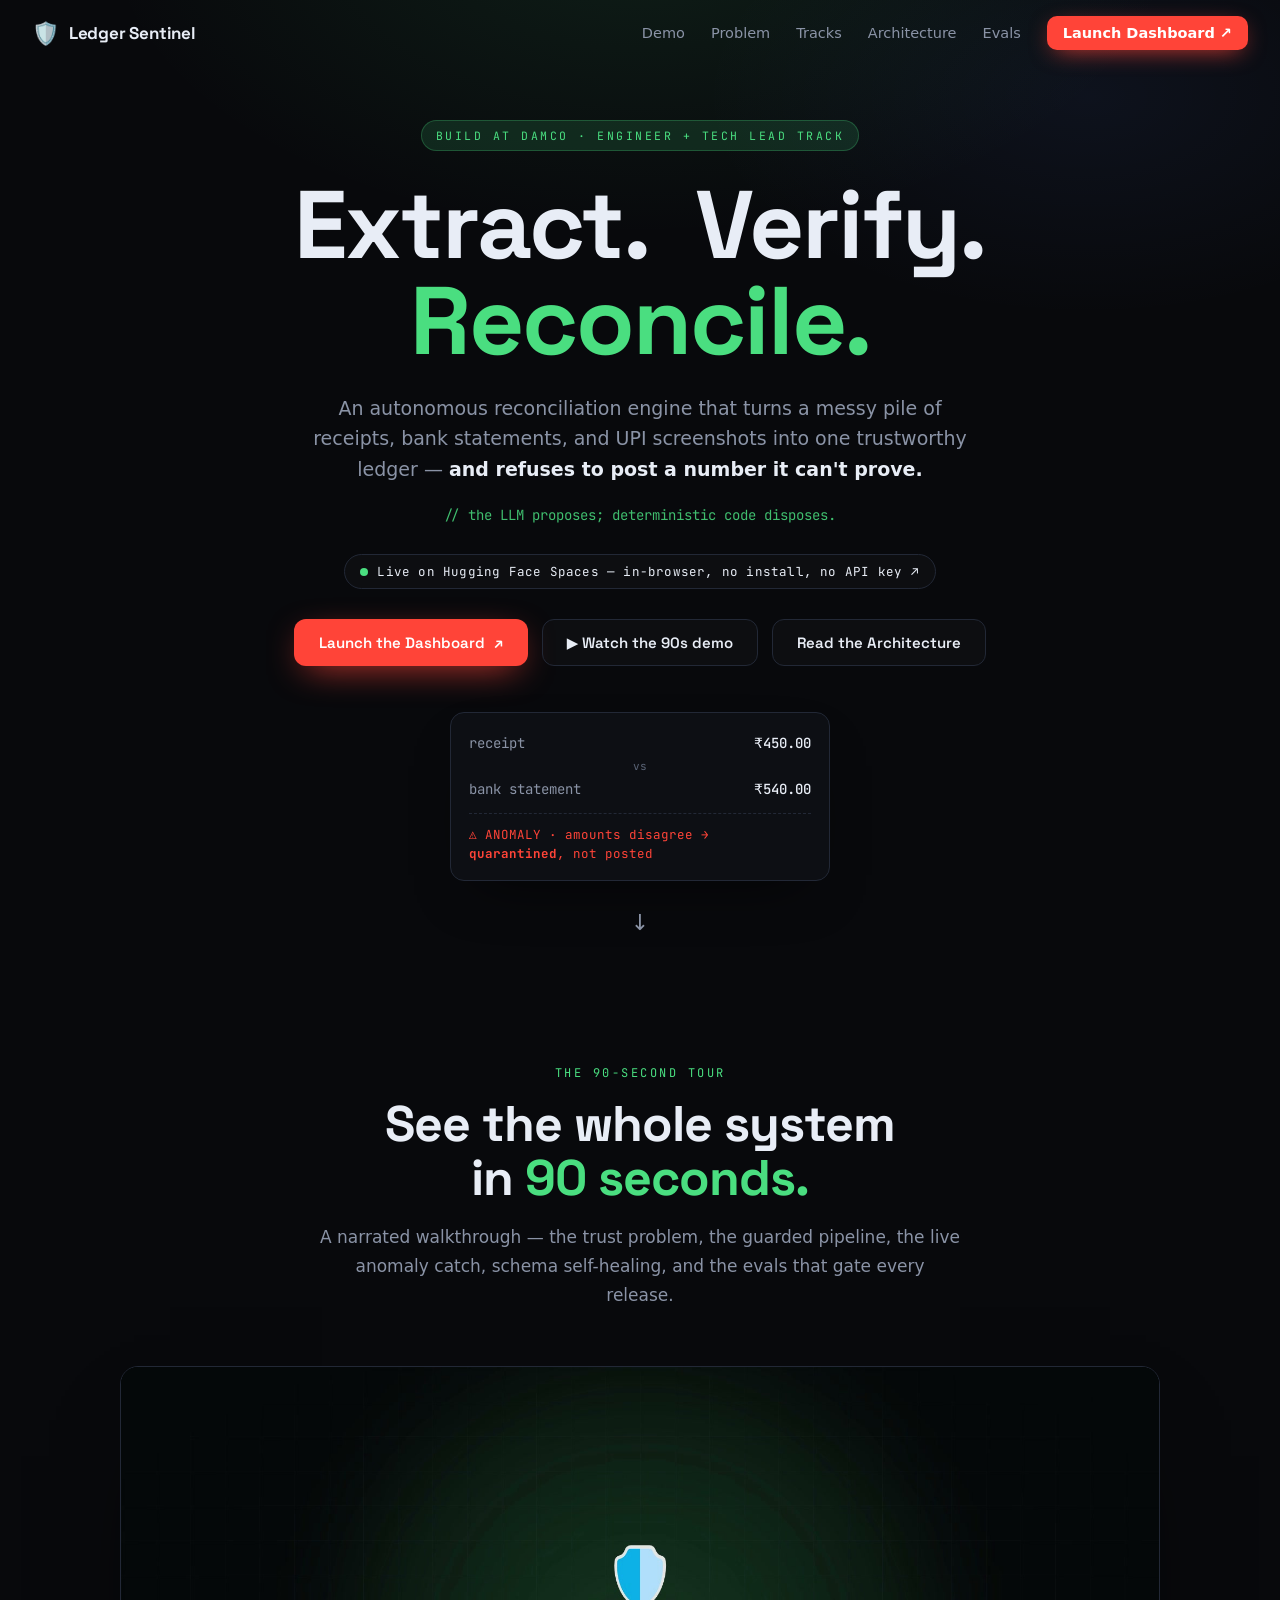
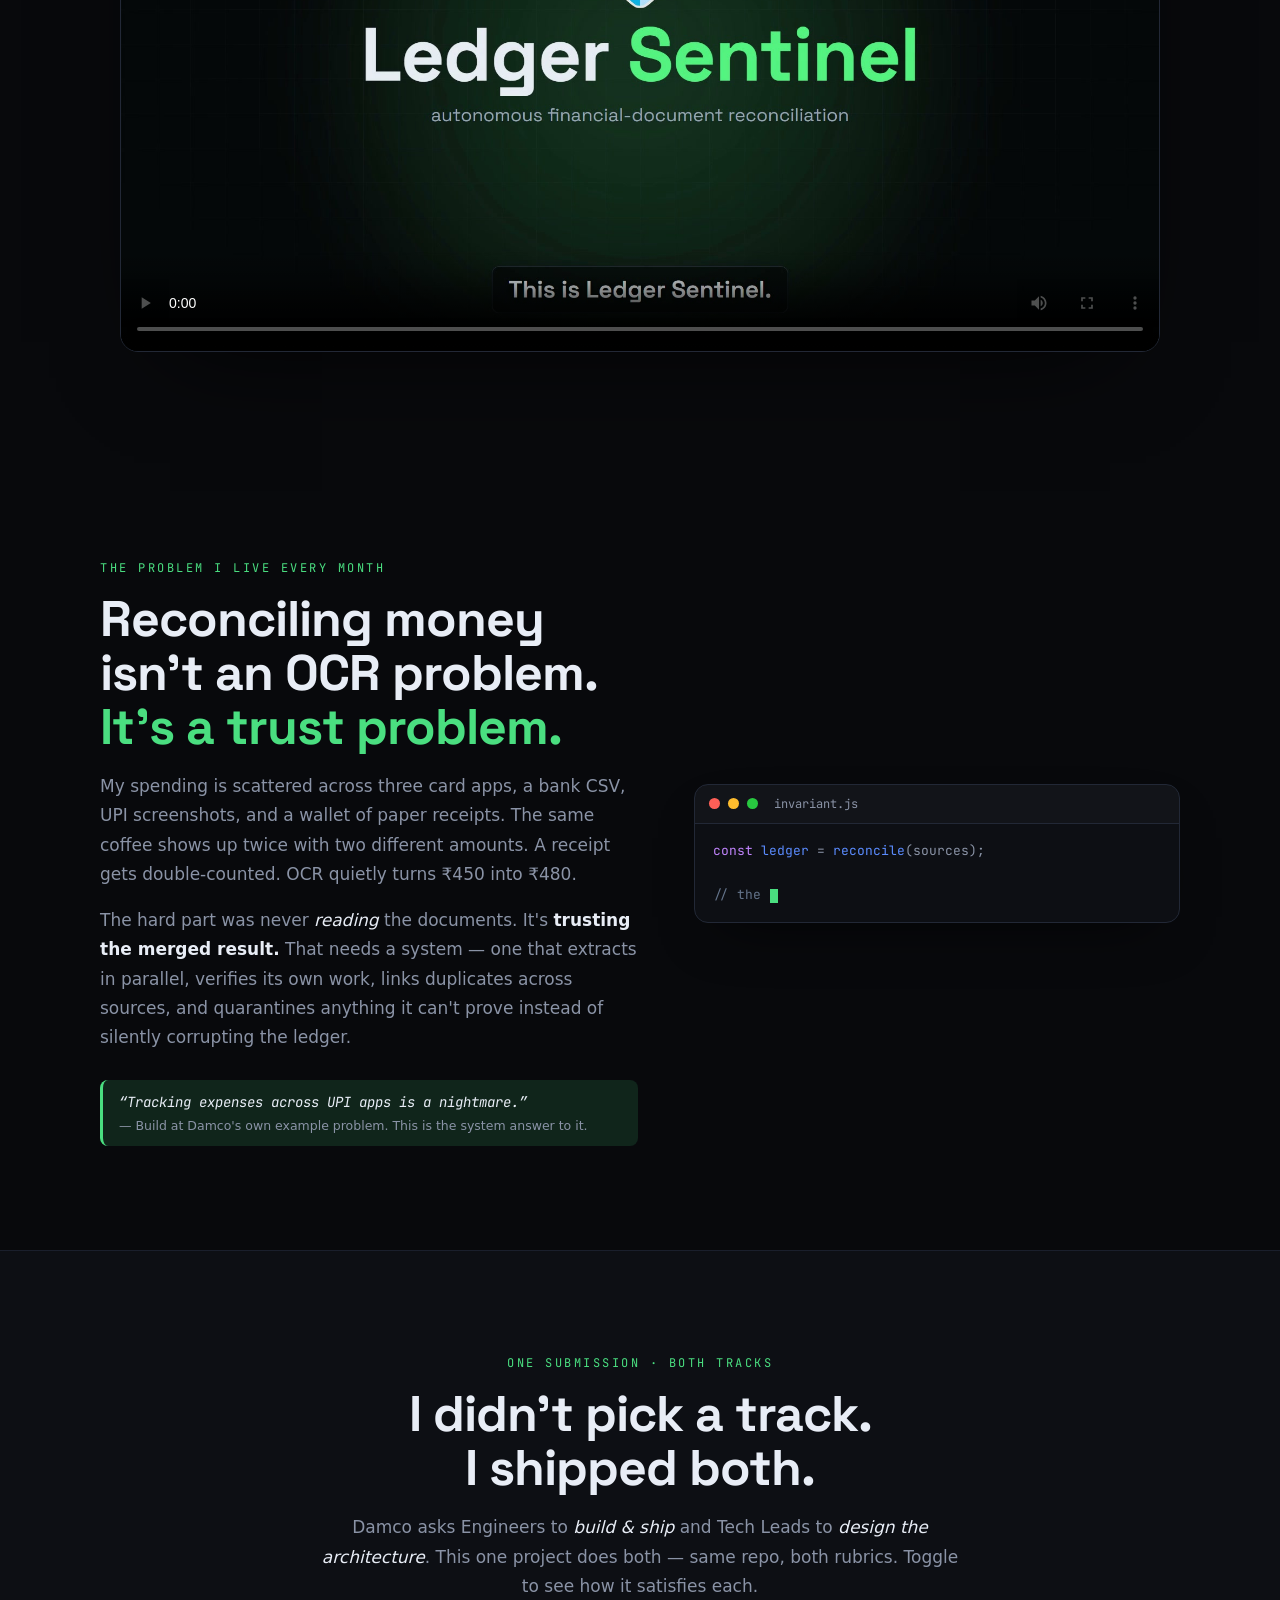
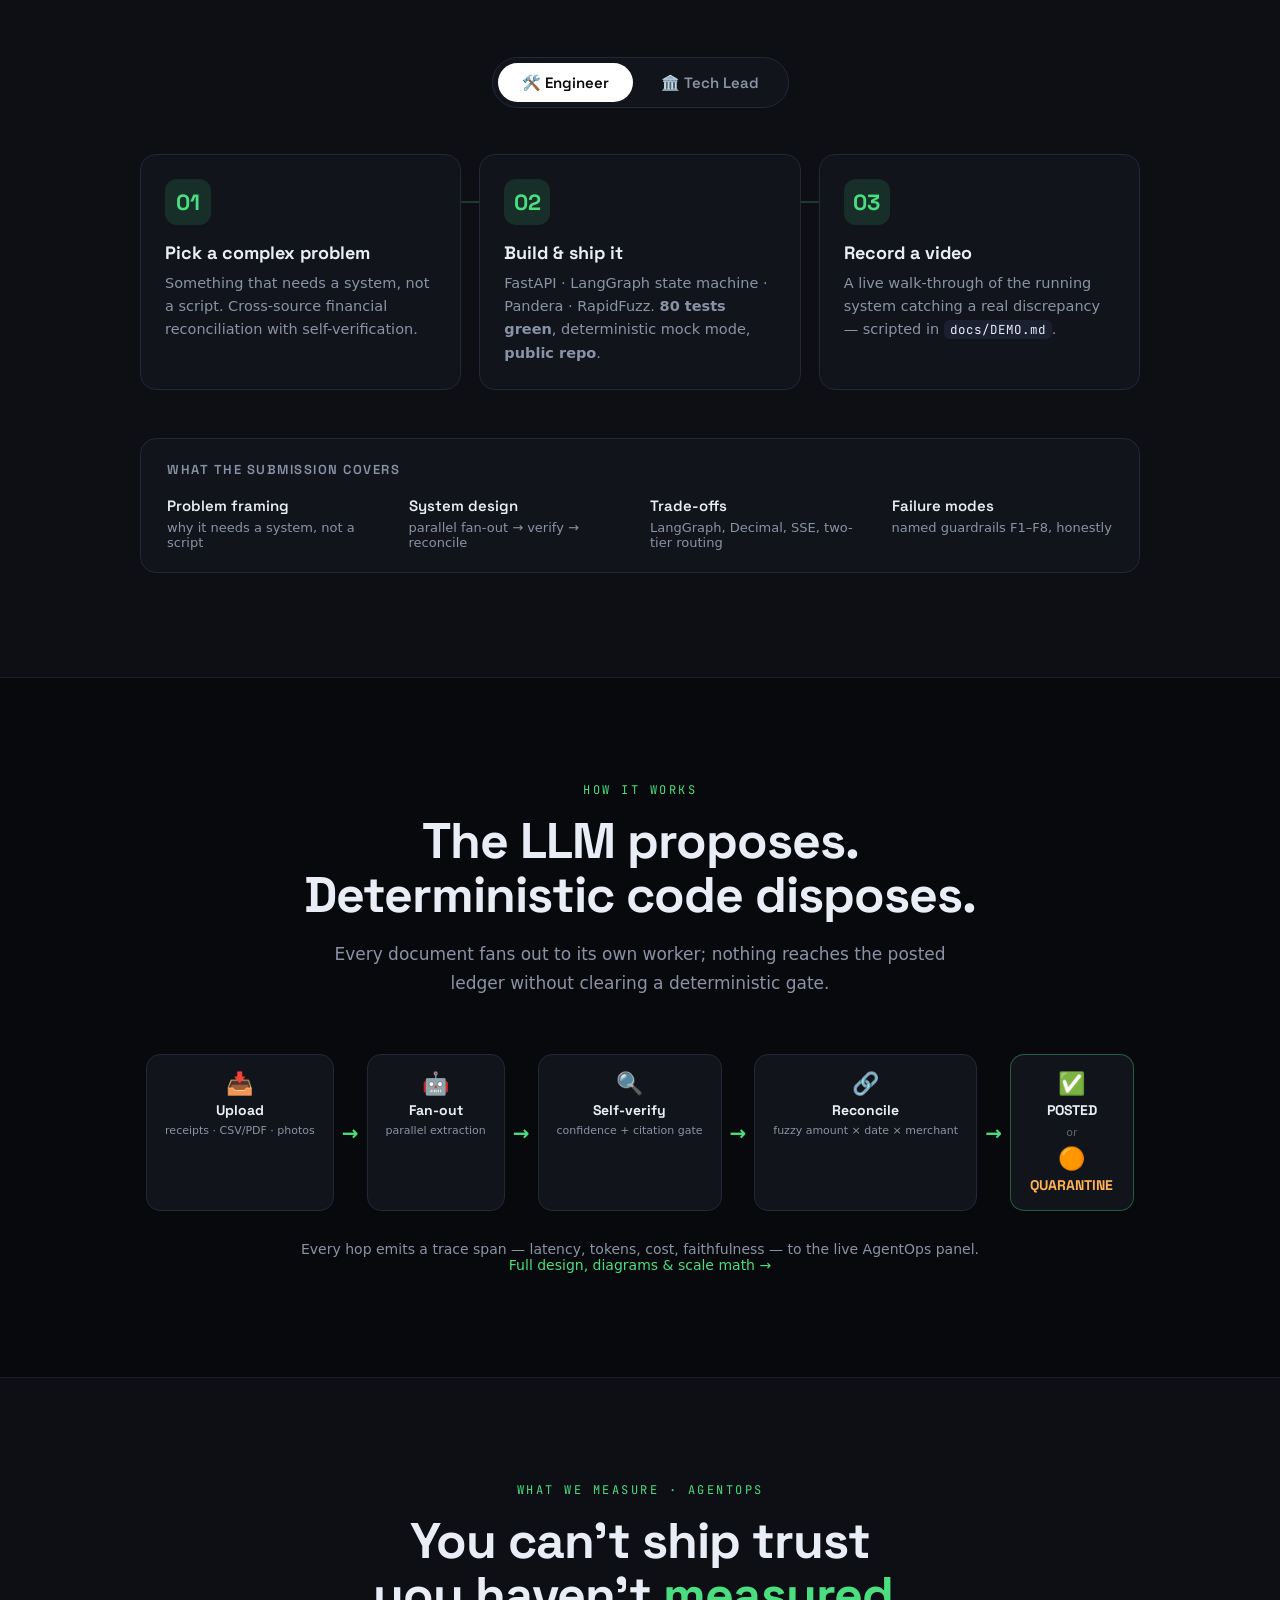
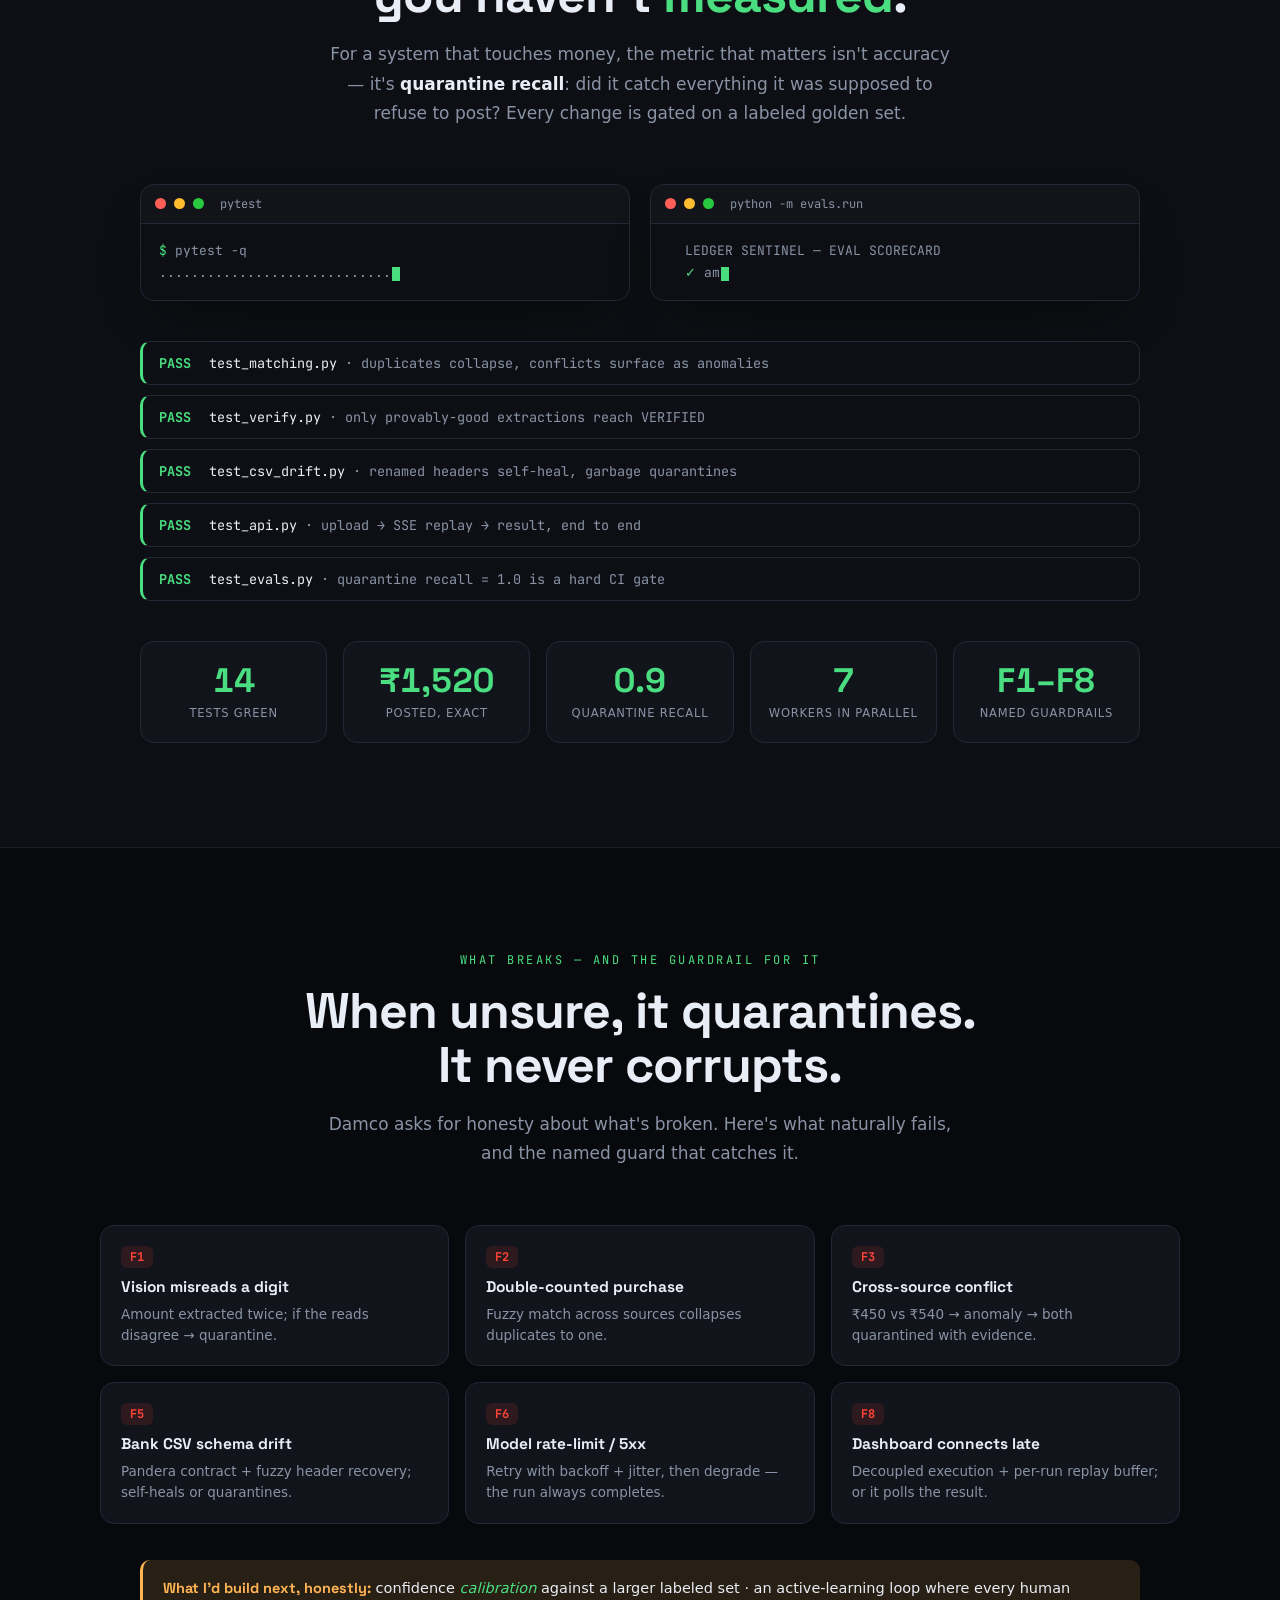
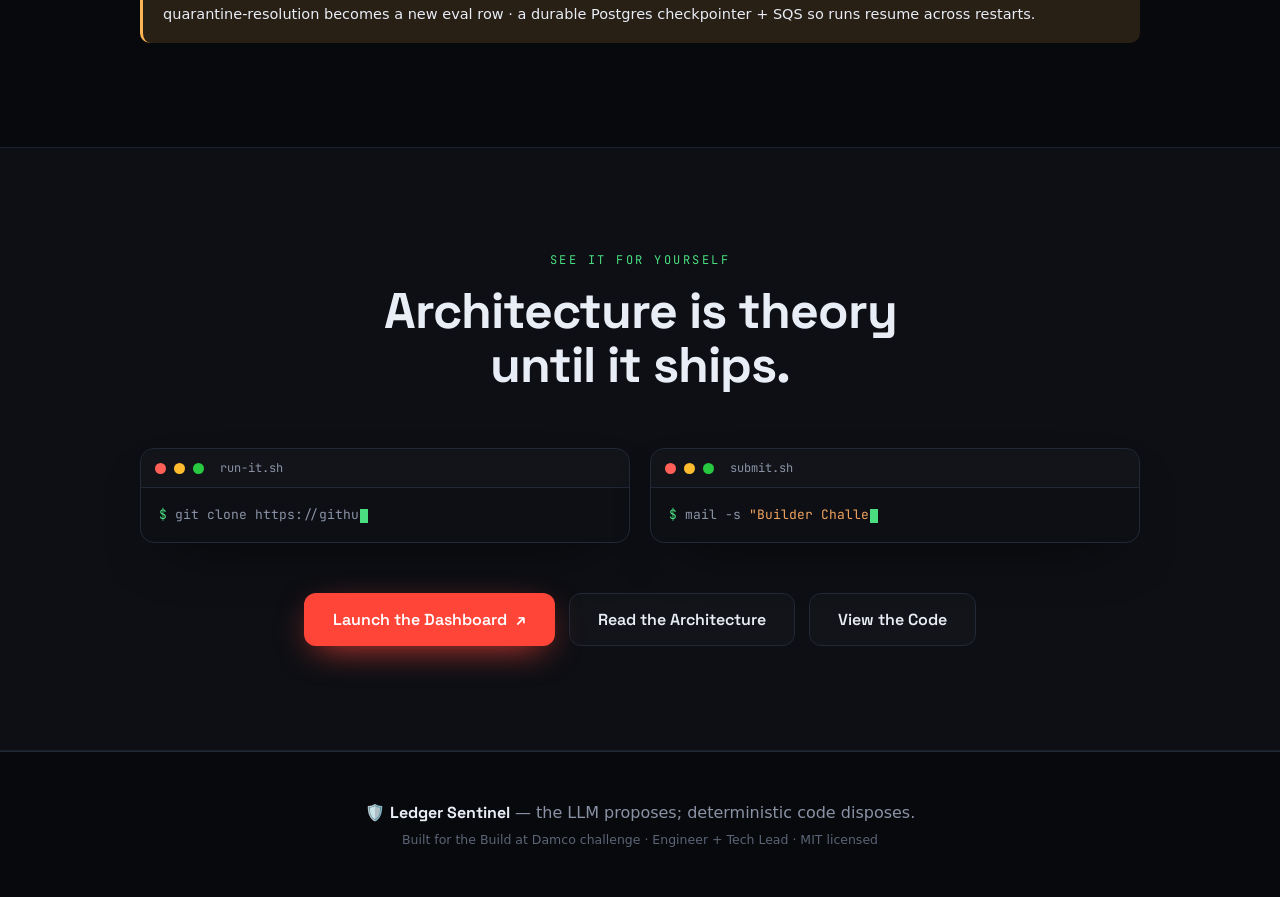
==== commit 654ae5b1: "docs: update remaining landing-page test counts to 80" ====
--- a/frontend/index.html
+++ b/frontend/index.html
@@ -18,6 +18,7 @@
       <span class="logo">🛡️</span><span>Ledger Sentinel</span>
     </a>
     <div class="nav-links">
+      <a href="#demo">Demo</a>
       <a href="#problem">Problem</a>
       <a href="#tracks">Tracks</a>
       <a href="#architecture">Architecture</a>
@@ -47,6 +48,7 @@
       </a>
       <div class="hero-cta">
         <a class="btn btn-red" href="./app.html">Launch the Dashboard <span class="arr">↗</span></a>
+        <a class="btn btn-ghost" href="#demo">▶ Watch the 90s demo</a>
         <a class="btn btn-ghost" href="https://github.com/mhussam-ai/ledger-sentinel/blob/main/docs/ARCHITECTURE.md" target="_blank" rel="noopener">Read the Architecture</a>
       </div>
 
@@ -58,10 +60,30 @@
         <div class="ad-verdict">⚠ ANOMALY · amounts disagree → <b>quarantined</b>, not posted</div>
       </div>
     </div>
-    <a class="scrollcue" href="#problem" aria-label="Scroll down">↓</a>
+    <a class="scrollcue" href="#demo" aria-label="Scroll down">↓</a>
   </header>
 
   <main>
+    <!-- ── 0. Demo video ──────────────────────────────────────────────── -->
+    <section class="sec" id="demo">
+      <style>
+        #demo .demo-frame { max-width: 1040px; margin: 10px auto 0; border: 1px solid var(--border);
+          border-radius: 18px; overflow: hidden; box-shadow: 0 40px 100px -50px rgba(0,0,0,.92); background: #000; }
+        #demo .demo-video { display: block; width: 100%; height: auto; }
+      </style>
+      <div class="sec-head reveal">
+        <div class="kicker">THE 90-SECOND TOUR</div>
+        <h2 class="sec-title center">See the whole system<br />in <span class="grn">90 seconds.</span></h2>
+        <p class="lead center">A narrated walkthrough — the trust problem, the guarded pipeline, the live
+          anomaly catch, schema self-healing, and the evals that gate every release.</p>
+      </div>
+      <div class="demo-frame reveal">
+        <video class="demo-video" controls preload="metadata" poster="./demo-poster.jpg" playsinline>
+          <source src="./ledger-sentinel-demo.mp4" type="video/mp4" />
+        </video>
+      </div>
+    </section>
+
     <!-- ── 1. The Problem ─────────────────────────────────────────────── -->
     <section class="sec" id="problem">
       <div class="sec-grid">
@@ -130,7 +152,7 @@
       <div class="track" data-track="engineer">
         <div class="steps">
           <div class="step reveal"><div class="step-no">01</div><h3>Pick a complex problem</h3><p>Something that needs a system, not a script. Cross-source financial reconciliation with self-verification.</p></div>
-          <div class="step reveal" style="--i:1"><div class="step-no">02</div><h3>Build &amp; ship it</h3><p>FastAPI · LangGraph state machine · Pandera · RapidFuzz. <strong>16 tests green</strong>, deterministic mock mode, <strong>public repo</strong>.</p></div>
+          <div class="step reveal" style="--i:1"><div class="step-no">02</div><h3>Build &amp; ship it</h3><p>FastAPI · LangGraph state machine · Pandera · RapidFuzz. <strong>80 tests green</strong>, deterministic mock mode, <strong>public repo</strong>.</p></div>
           <div class="step reveal" style="--i:2"><div class="step-no">03</div><h3>Record a video</h3><p>A live walk-through of the running system catching a real discrepancy — scripted in <code>docs/DEMO.md</code>.</p></div>
         </div>
       </div>
@@ -164,7 +186,7 @@
       </div>
 
       <div class="pipeline reveal">
-        <div class="pnode" style="--i:0"><span class="pi">📥</span><b>Upload</b><span class="ps">receipts · CSV · UPI</span></div>
+        <div class="pnode" style="--i:0"><span class="pi">📥</span><b>Upload</b><span class="ps">receipts · CSV/PDF · photos</span></div>
         <span class="parrow" style="--i:1">→</span>
         <div class="pnode" style="--i:2"><span class="pi">🤖</span><b>Fan-out</b><span class="ps">parallel extraction</span></div>
         <span class="parrow" style="--i:3">→</span>
@@ -202,8 +224,8 @@
           <script type="application/json" class="code-data" data-name="pytest">
 [
   {"t":"$ ","c":"green"},{"t":"pytest -q\n","c":"dim"},
-  {"t":"................                      ","c":"dim"},{"t":"[100%]\n","c":"num"},
-  {"t":"16 passed","c":"green"},{"t":" in 1.13s\n","c":"dim"}
+  {"t":"......................................","c":"dim"},{"t":"[100%]\n","c":"num"},
+  {"t":"80 passed","c":"green"},{"t":" in 1.93s\n","c":"dim"}
 ]
           </script>
         </div>
@@ -282,10 +304,11 @@
           </div>
           <script type="application/json" class="code-data" data-name="runit">
 [
-  {"t":"$ ","c":"green"},{"t":"git clone <repo> && ","c":"dim"},{"t":"cd ","c":"kw"},{"t":"ledger-sentinel\n","c":"dim"},
+  {"t":"$ ","c":"green"},{"t":"git clone https://github.com/mhussam-ai/ledger-sentinel\n","c":"dim"},
+  {"t":"$ ","c":"green"},{"t":"cd ","c":"kw"},{"t":"ledger-sentinel && ","c":"dim"},
   {"t":"$ ","c":"green"},{"t":"docker compose up","c":"dim"},{"t":"           # full stack, one command\n","c":"com"},
   {"t":"\n# no API key? mock mode is deterministic:\n","c":"com"},
-  {"t":"$ ","c":"green"},{"t":"cd ","c":"kw"},{"t":"backend && ","c":"dim"},{"t":"pytest -q","c":"dim"},{"t":"     # ","c":"com"},{"t":"16 passed\n","c":"green"}
+  {"t":"$ ","c":"green"},{"t":"cd ","c":"kw"},{"t":"backend && ","c":"dim"},{"t":"pytest -q","c":"dim"},{"t":"     # ","c":"com"},{"t":"80 passed\n","c":"green"}
 ]
           </script>
         </div>
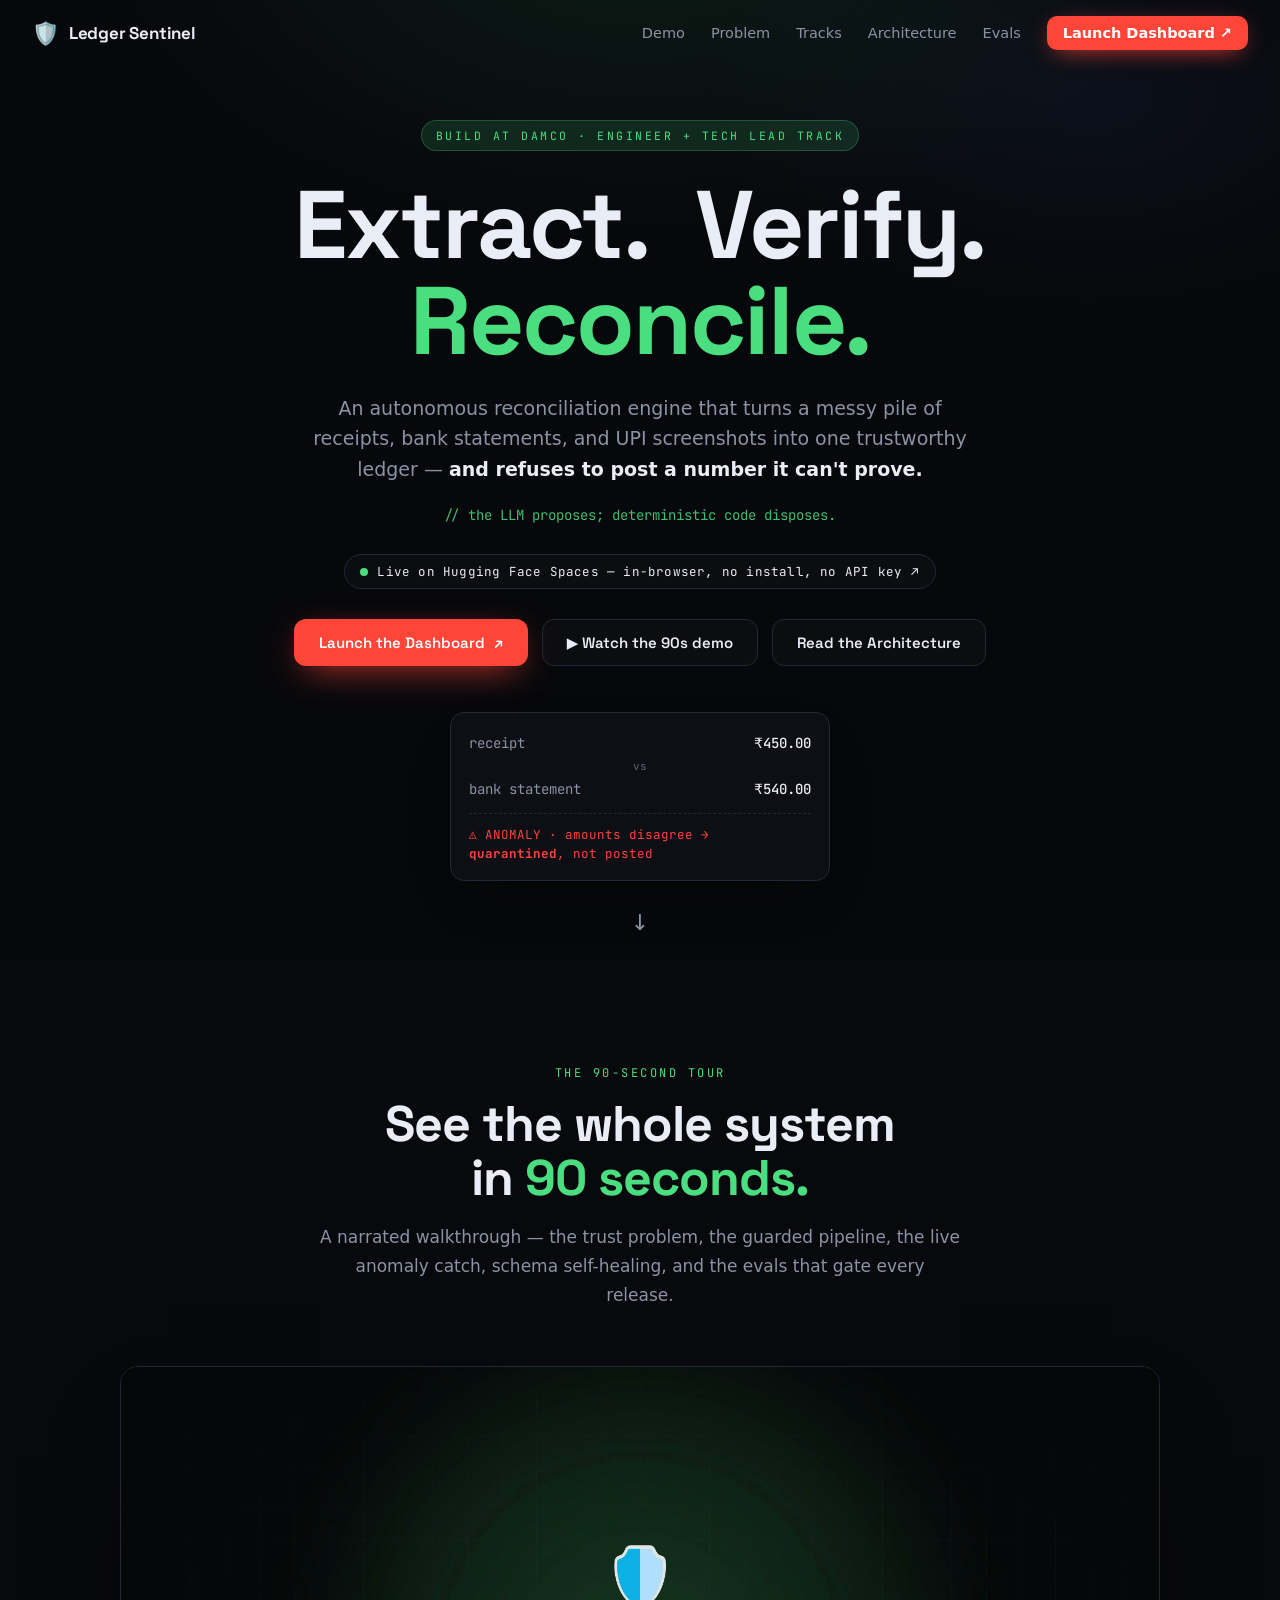
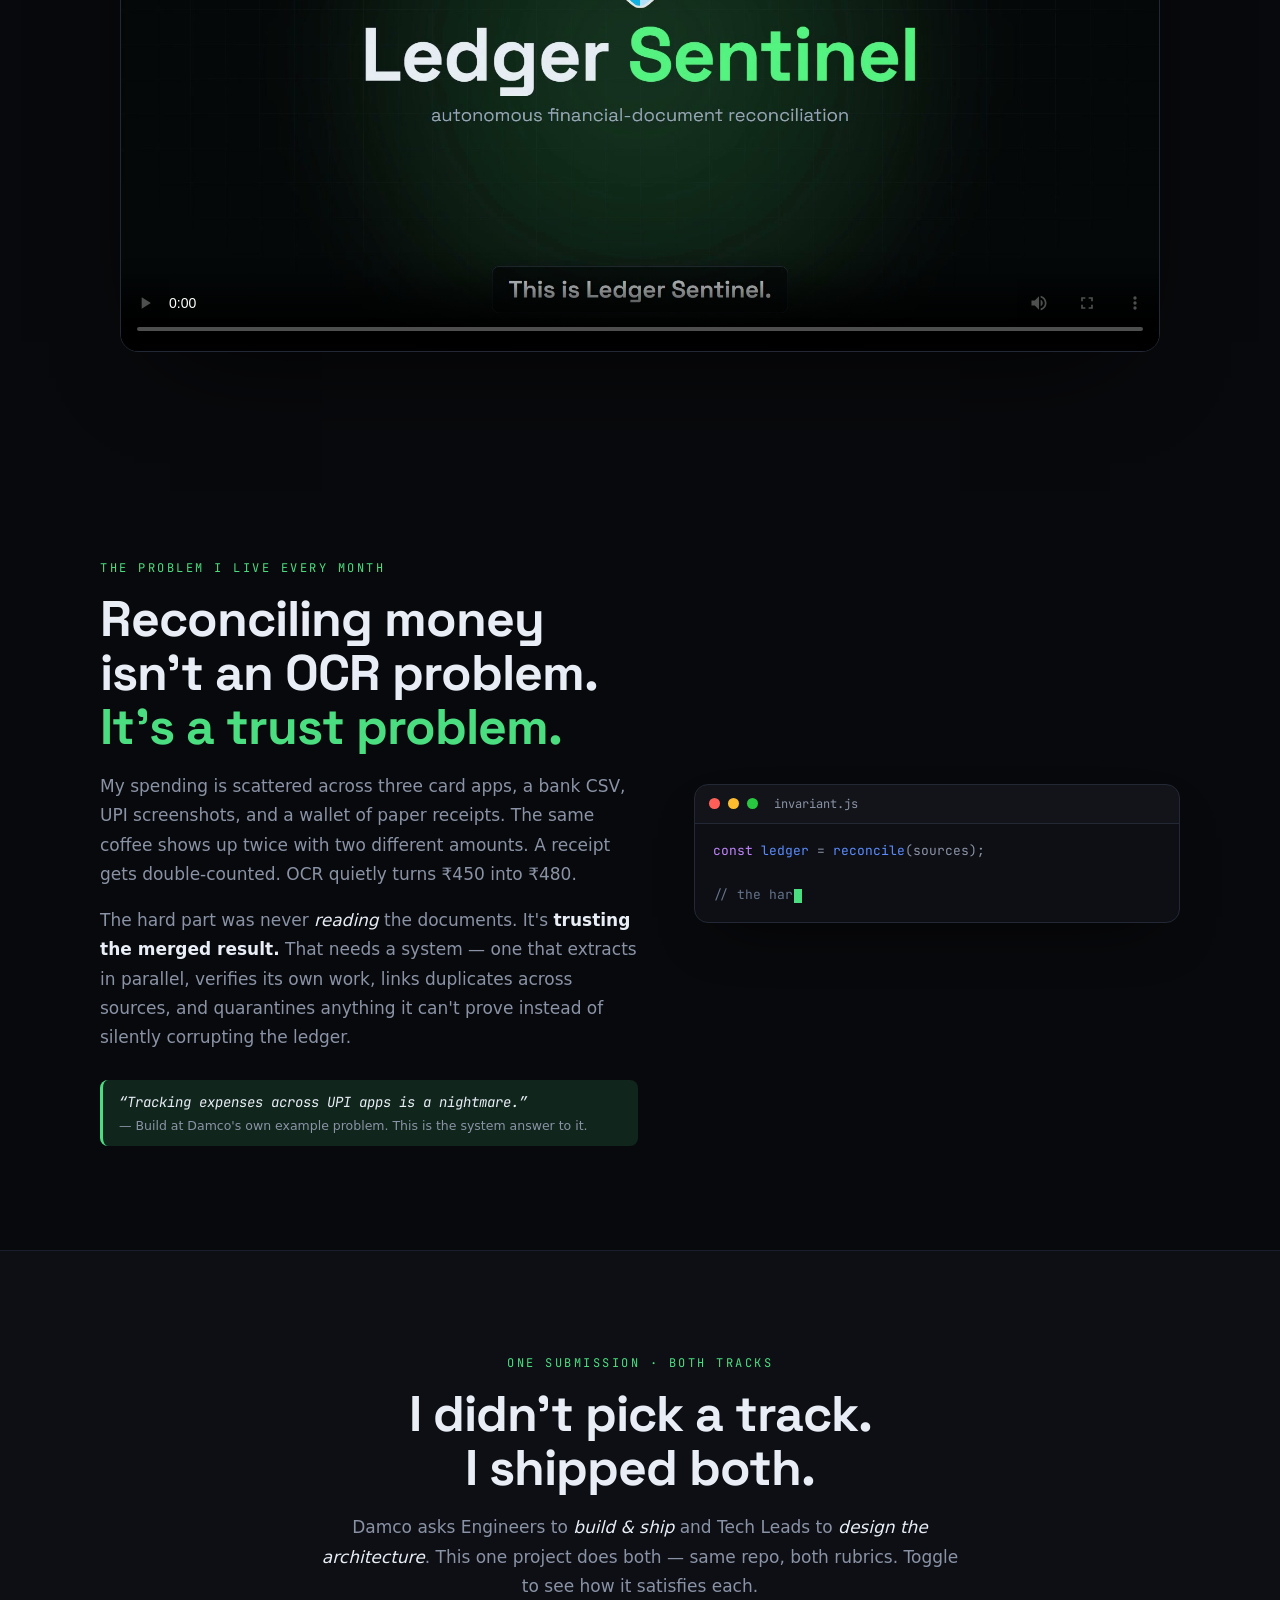
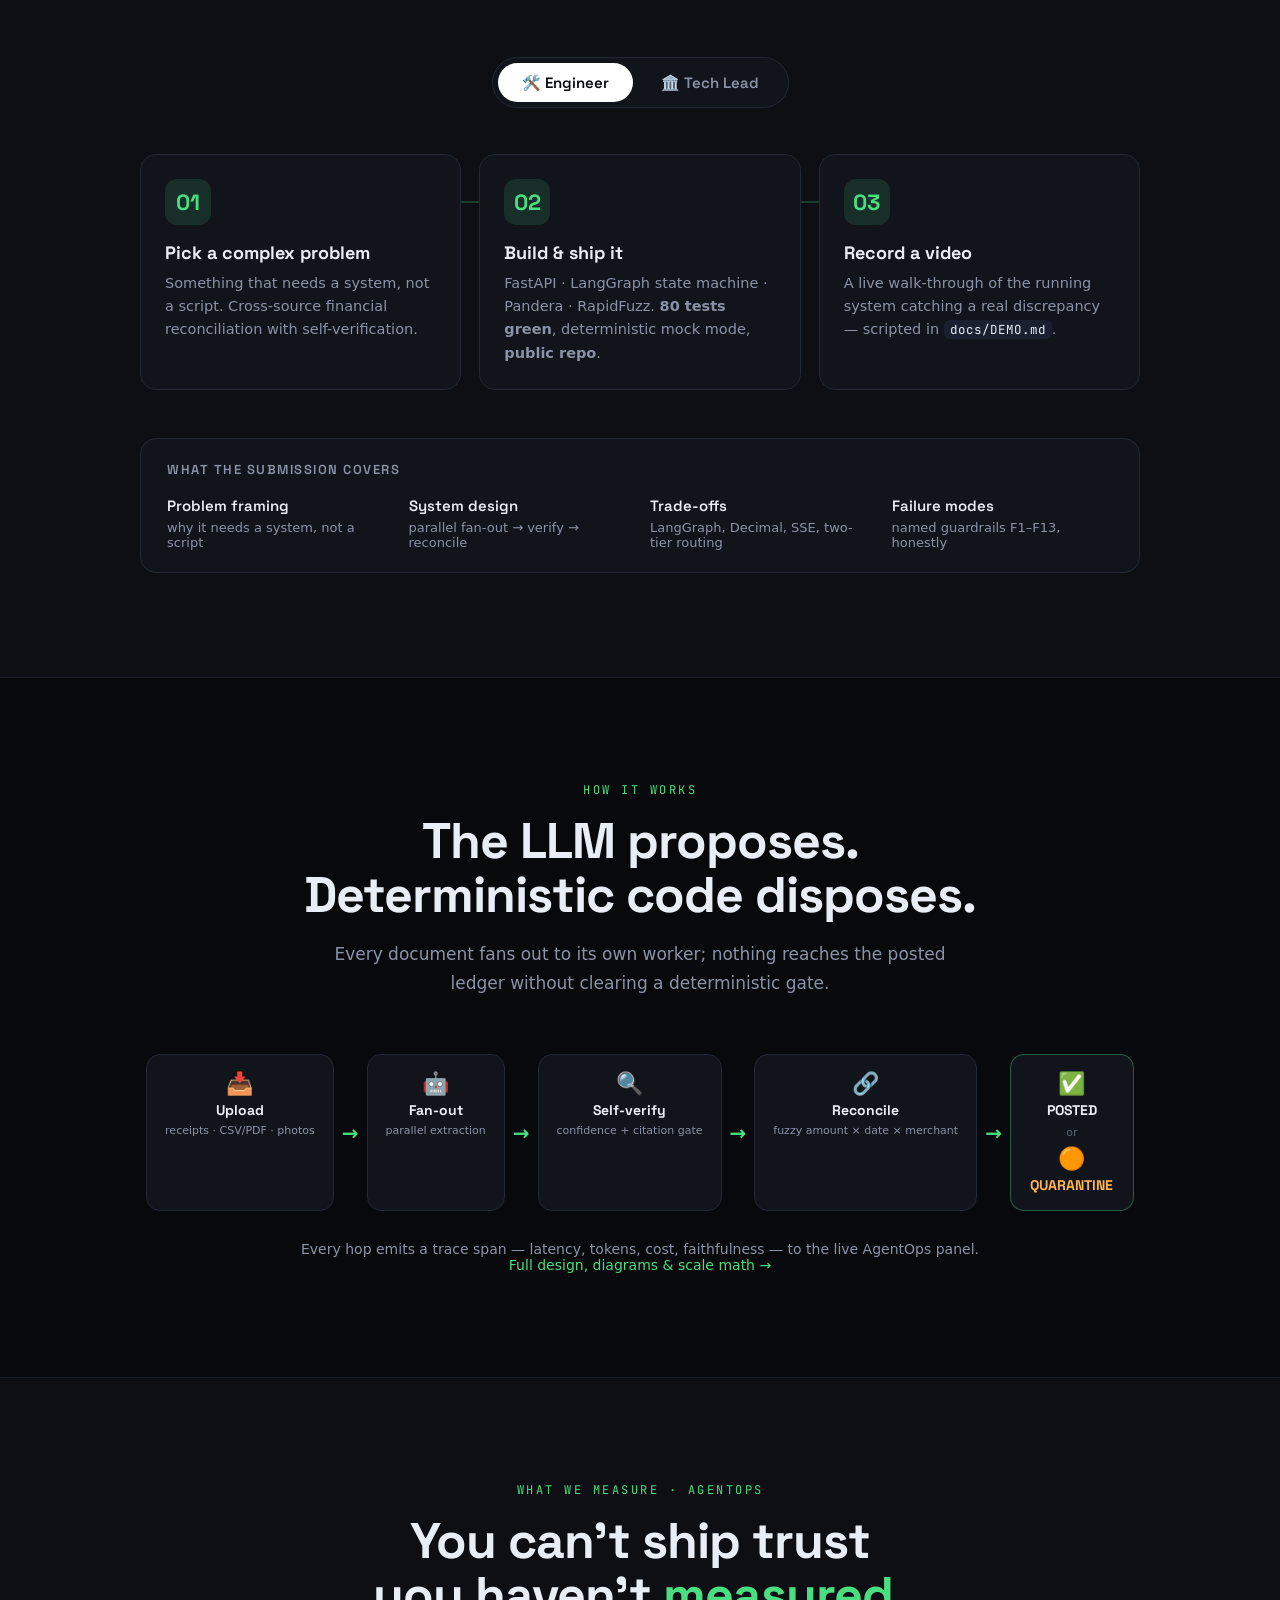
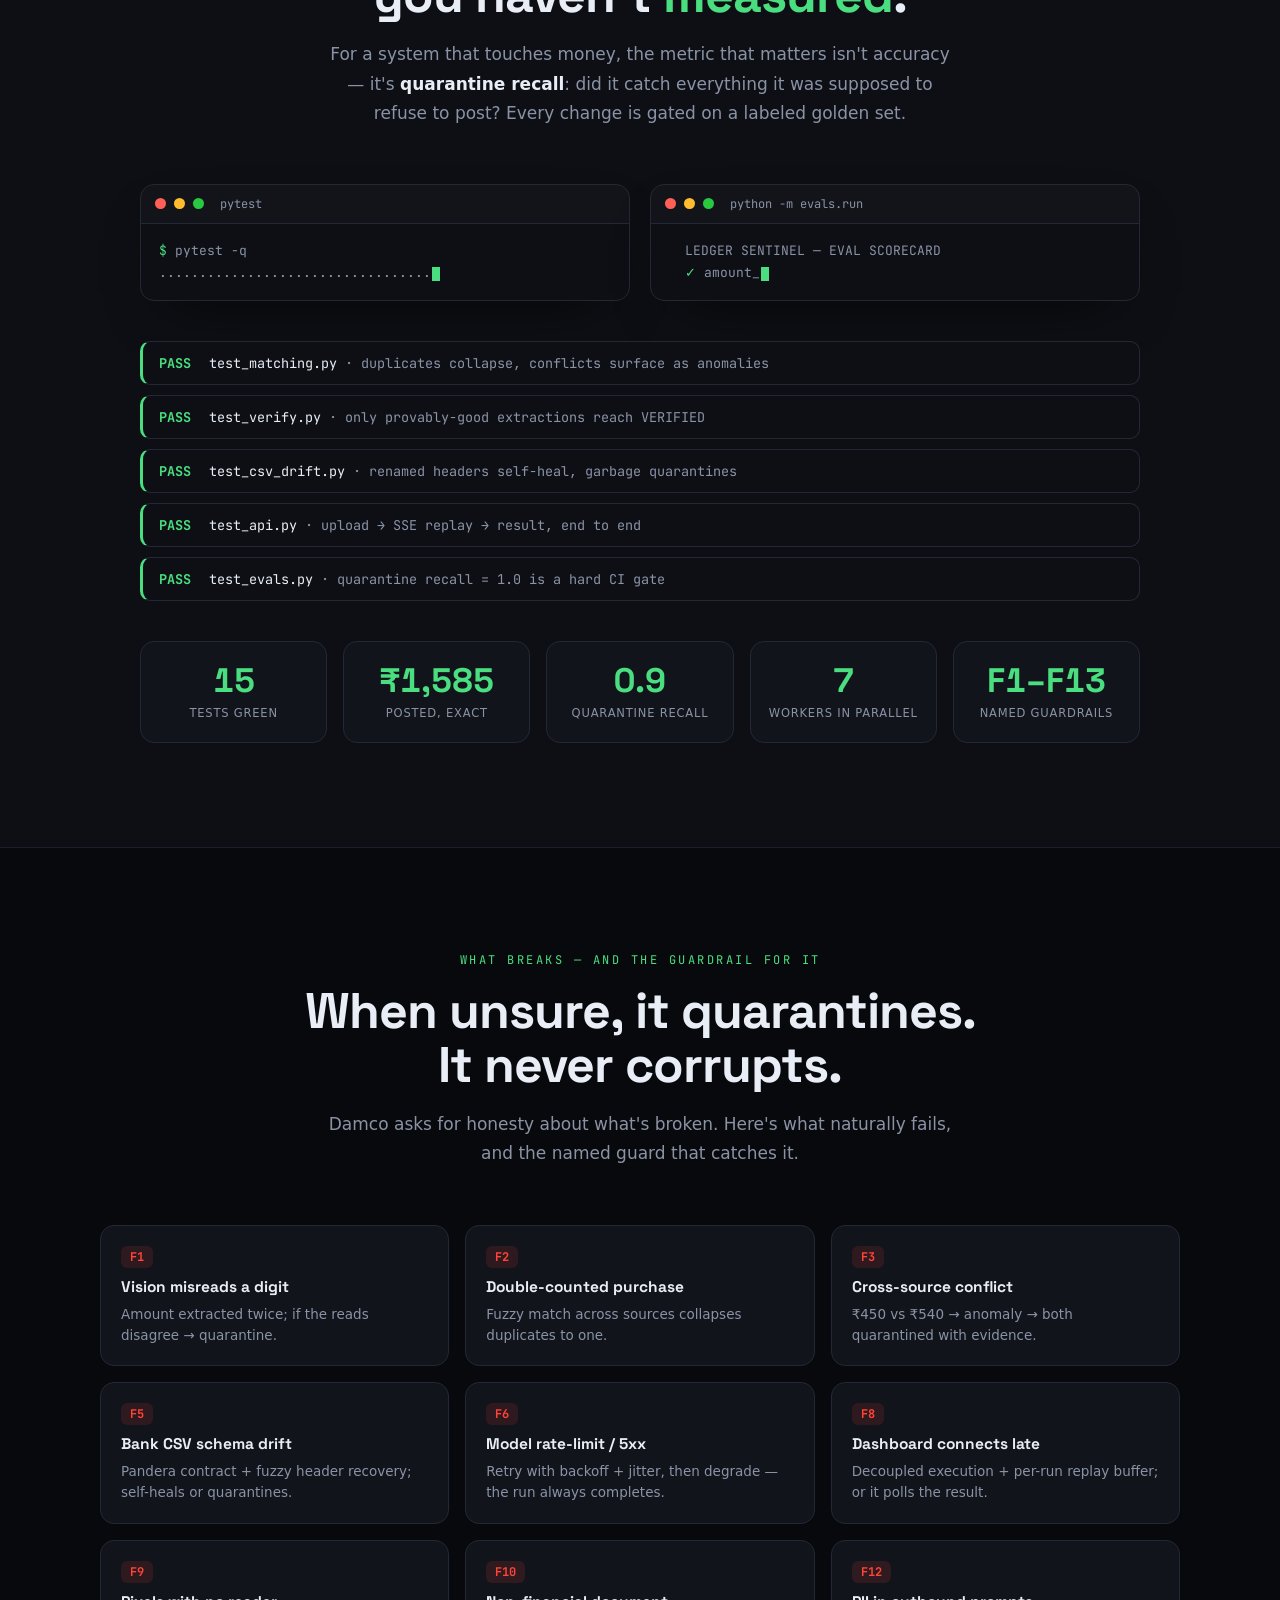
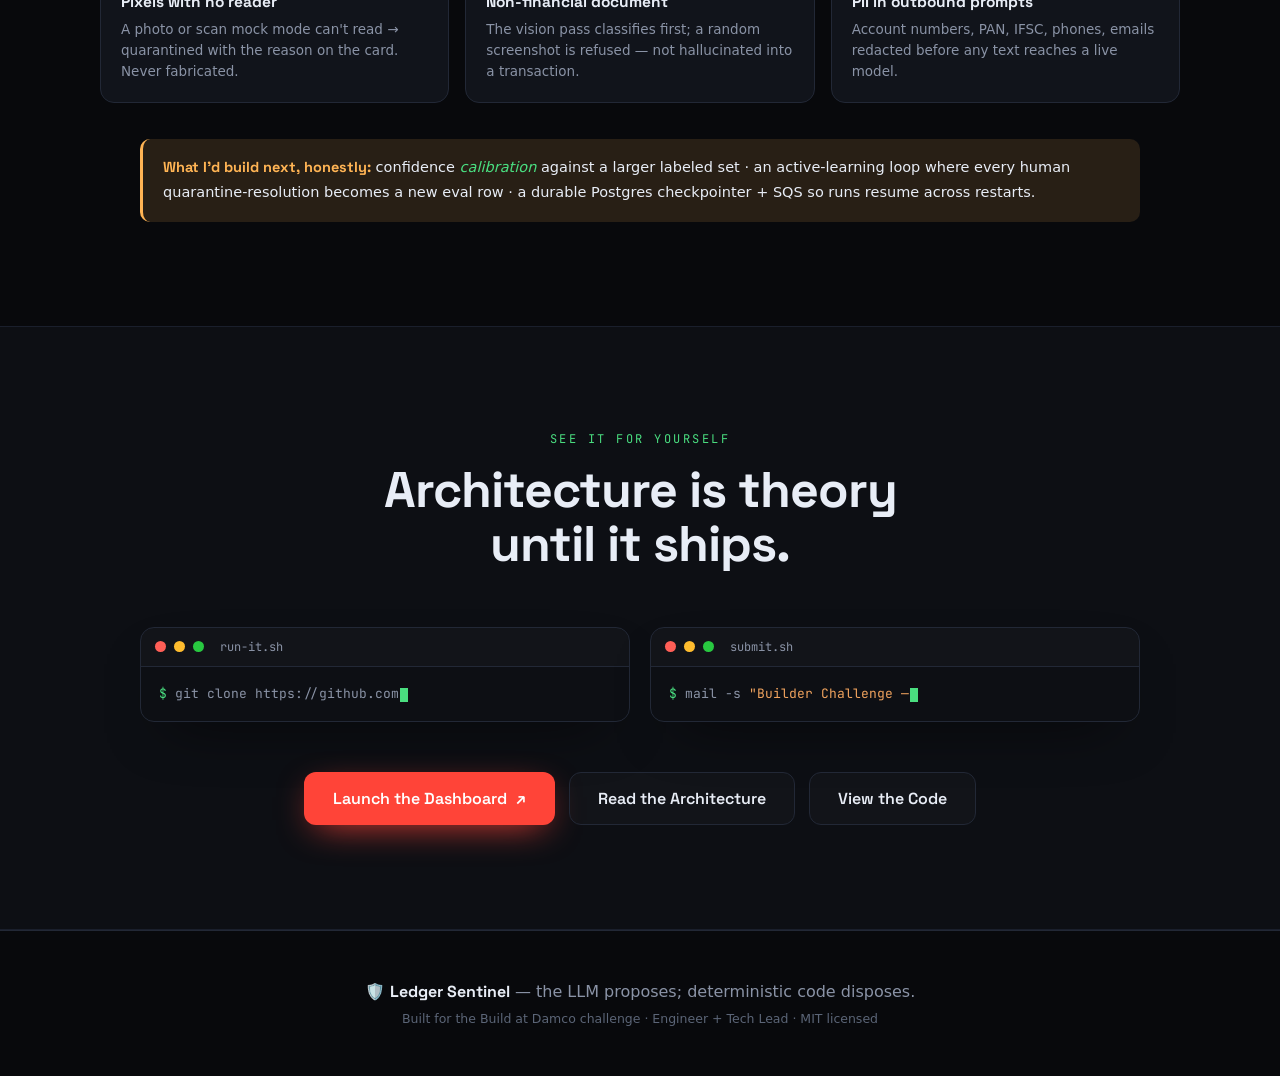
==== commit 8764f23c: "docs: complete the guardrail grid with the F12 PII-redaction card (3x3)" ====
--- a/frontend/index.html
+++ b/frontend/index.html
@@ -161,7 +161,7 @@
       <div class="track hidden" data-track="lead">
         <div class="steps">
           <div class="step reveal"><div class="step-no">01</div><h3>Pick a complex problem</h3><p>The same trust problem — framed as a system with scale, latency, and failure-mode considerations.</p></div>
-          <div class="step reveal" style="--i:1"><div class="step-no">02</div><h3>Design the architecture</h3><p><code>docs/ARCHITECTURE.md</code>: 6 Mermaid diagrams, the state machine, scale math, latency trade-offs, and F1–F8 failure modes.</p></div>
+          <div class="step reveal" style="--i:1"><div class="step-no">02</div><h3>Design the architecture</h3><p><code>docs/ARCHITECTURE.md</code>: 6 Mermaid diagrams, the state machine, scale math, latency trade-offs, and F1–F13 failure modes.</p></div>
           <div class="step reveal" style="--i:2"><div class="step-no">03</div><h3>Record a video</h3><p>Present the design like I'm convincing a team — decisions, alternatives, and what would change my mind.</p></div>
         </div>
       </div>
@@ -172,7 +172,7 @@
           <div><span class="ct">Problem framing</span><span class="cd">why it needs a system, not a script</span></div>
           <div><span class="ct">System design</span><span class="cd">parallel fan-out → verify → reconcile</span></div>
           <div><span class="ct">Trade-offs</span><span class="cd">LangGraph, Decimal, SSE, two-tier routing</span></div>
-          <div><span class="ct">Failure modes</span><span class="cd">named guardrails F1–F8, honestly</span></div>
+          <div><span class="ct">Failure modes</span><span class="cd">named guardrails F1–F13, honestly</span></div>
         </div>
       </div>
     </section>
@@ -263,7 +263,7 @@
         <div class="ms"><span class="msv" data-prefix="₹" data-count="1720">0</span><span class="msl">posted, exact</span></div>
         <div class="ms"><span class="msv" data-count="1.0" data-decimals="1">0</span><span class="msl">quarantine recall</span></div>
         <div class="ms"><span class="msv" data-count="8">0</span><span class="msl">workers in parallel</span></div>
-        <div class="ms"><span class="msv">F1–F8</span><span class="msl">named guardrails</span></div>
+        <div class="ms"><span class="msv">F1–F13</span><span class="msl">named guardrails</span></div>
       </div>
     </section>
 
@@ -281,6 +281,9 @@
         <div class="fm reveal" style="--i:3"><span class="fmid">F5</span><b>Bank CSV schema drift</b><p>Pandera contract + fuzzy header recovery; self-heals or quarantines.</p></div>
         <div class="fm reveal" style="--i:4"><span class="fmid">F6</span><b>Model rate-limit / 5xx</b><p>Retry with backoff + jitter, then degrade — the run always completes.</p></div>
         <div class="fm reveal" style="--i:5"><span class="fmid">F8</span><b>Dashboard connects late</b><p>Decoupled execution + per-run replay buffer; or it polls the result.</p></div>
+        <div class="fm reveal" style="--i:6"><span class="fmid">F9</span><b>Pixels with no reader</b><p>A photo or scan mock mode can't read → quarantined with the reason on the card. Never fabricated.</p></div>
+        <div class="fm reveal" style="--i:7"><span class="fmid">F10</span><b>Non-financial document</b><p>The vision pass classifies first; a random screenshot is refused — not hallucinated into a transaction.</p></div>
+        <div class="fm reveal" style="--i:8"><span class="fmid">F12</span><b>PII in outbound prompts</b><p>Account numbers, PAN, IFSC, phones, emails redacted before any text reaches a live model.</p></div>
       </div>
       <div class="roadmap reveal">
         <b>What I'd build next, honestly:</b> confidence <em>calibration</em> against a larger labeled set ·
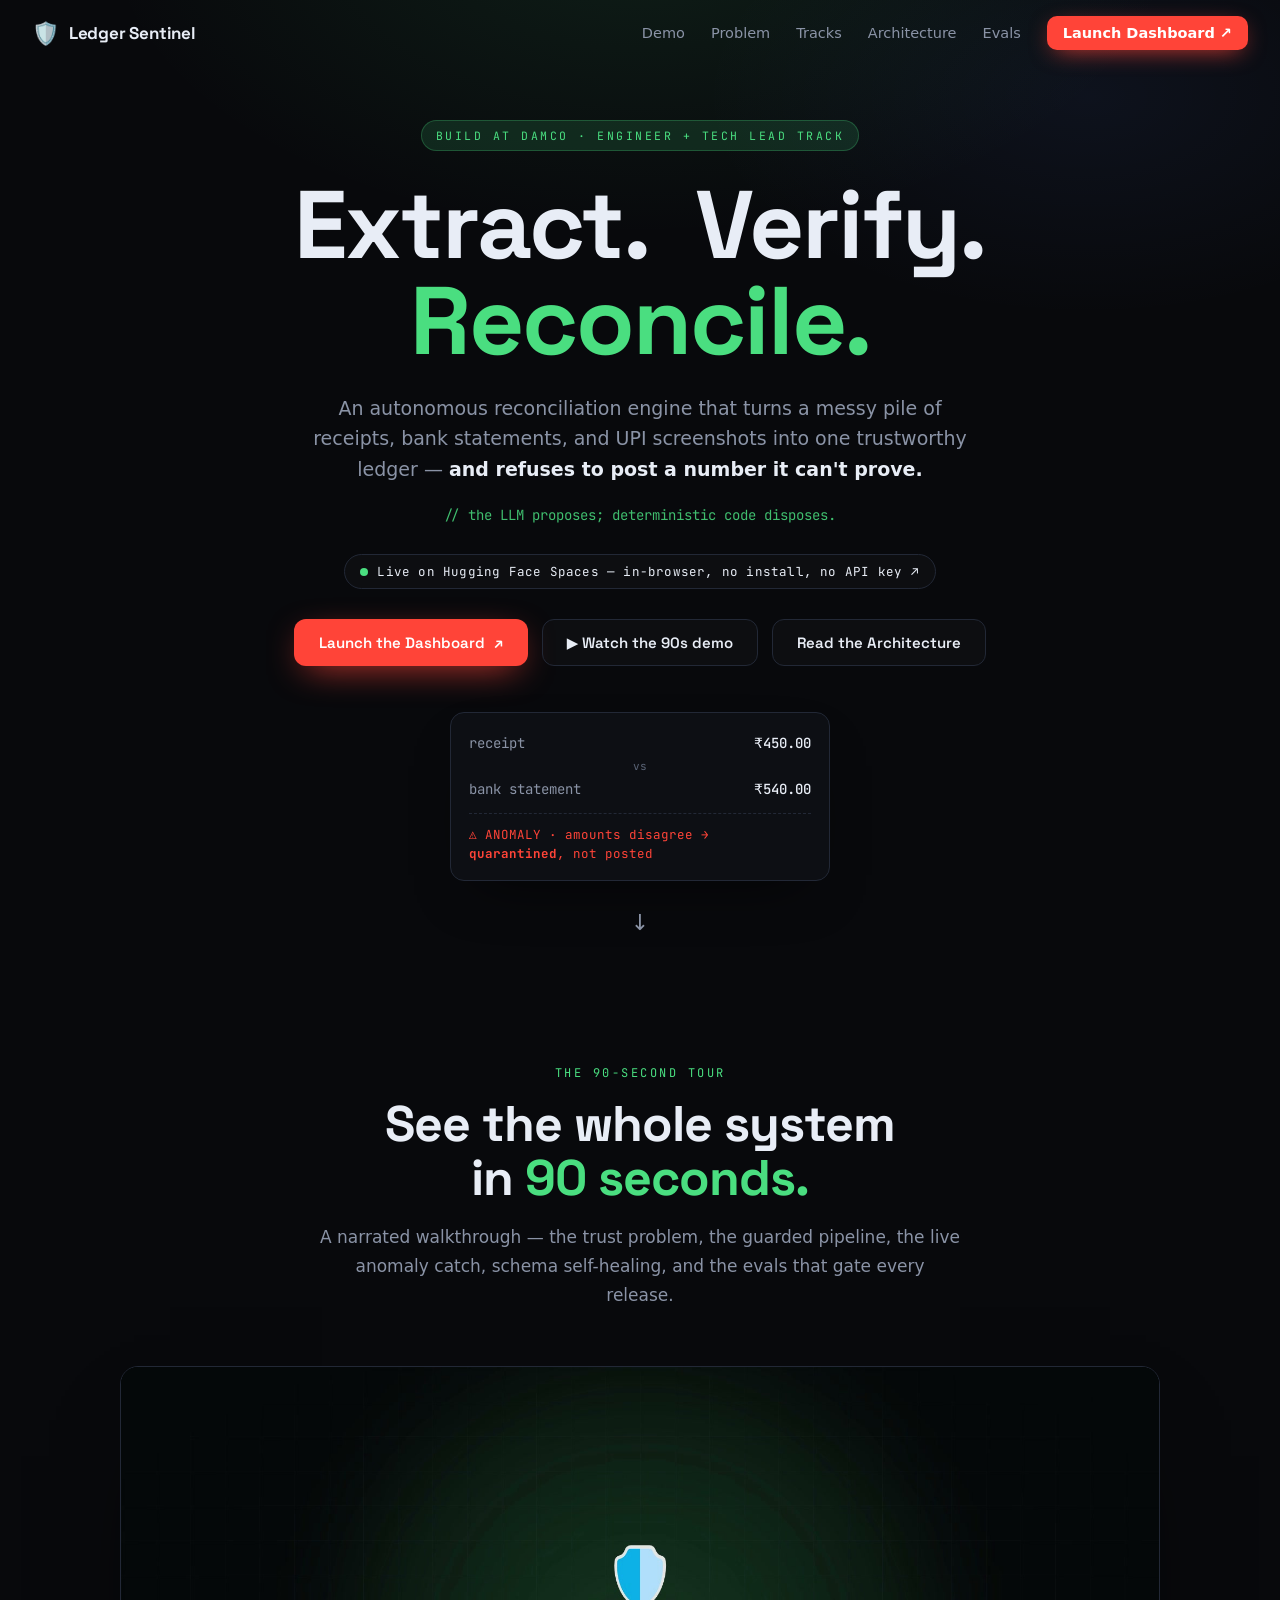
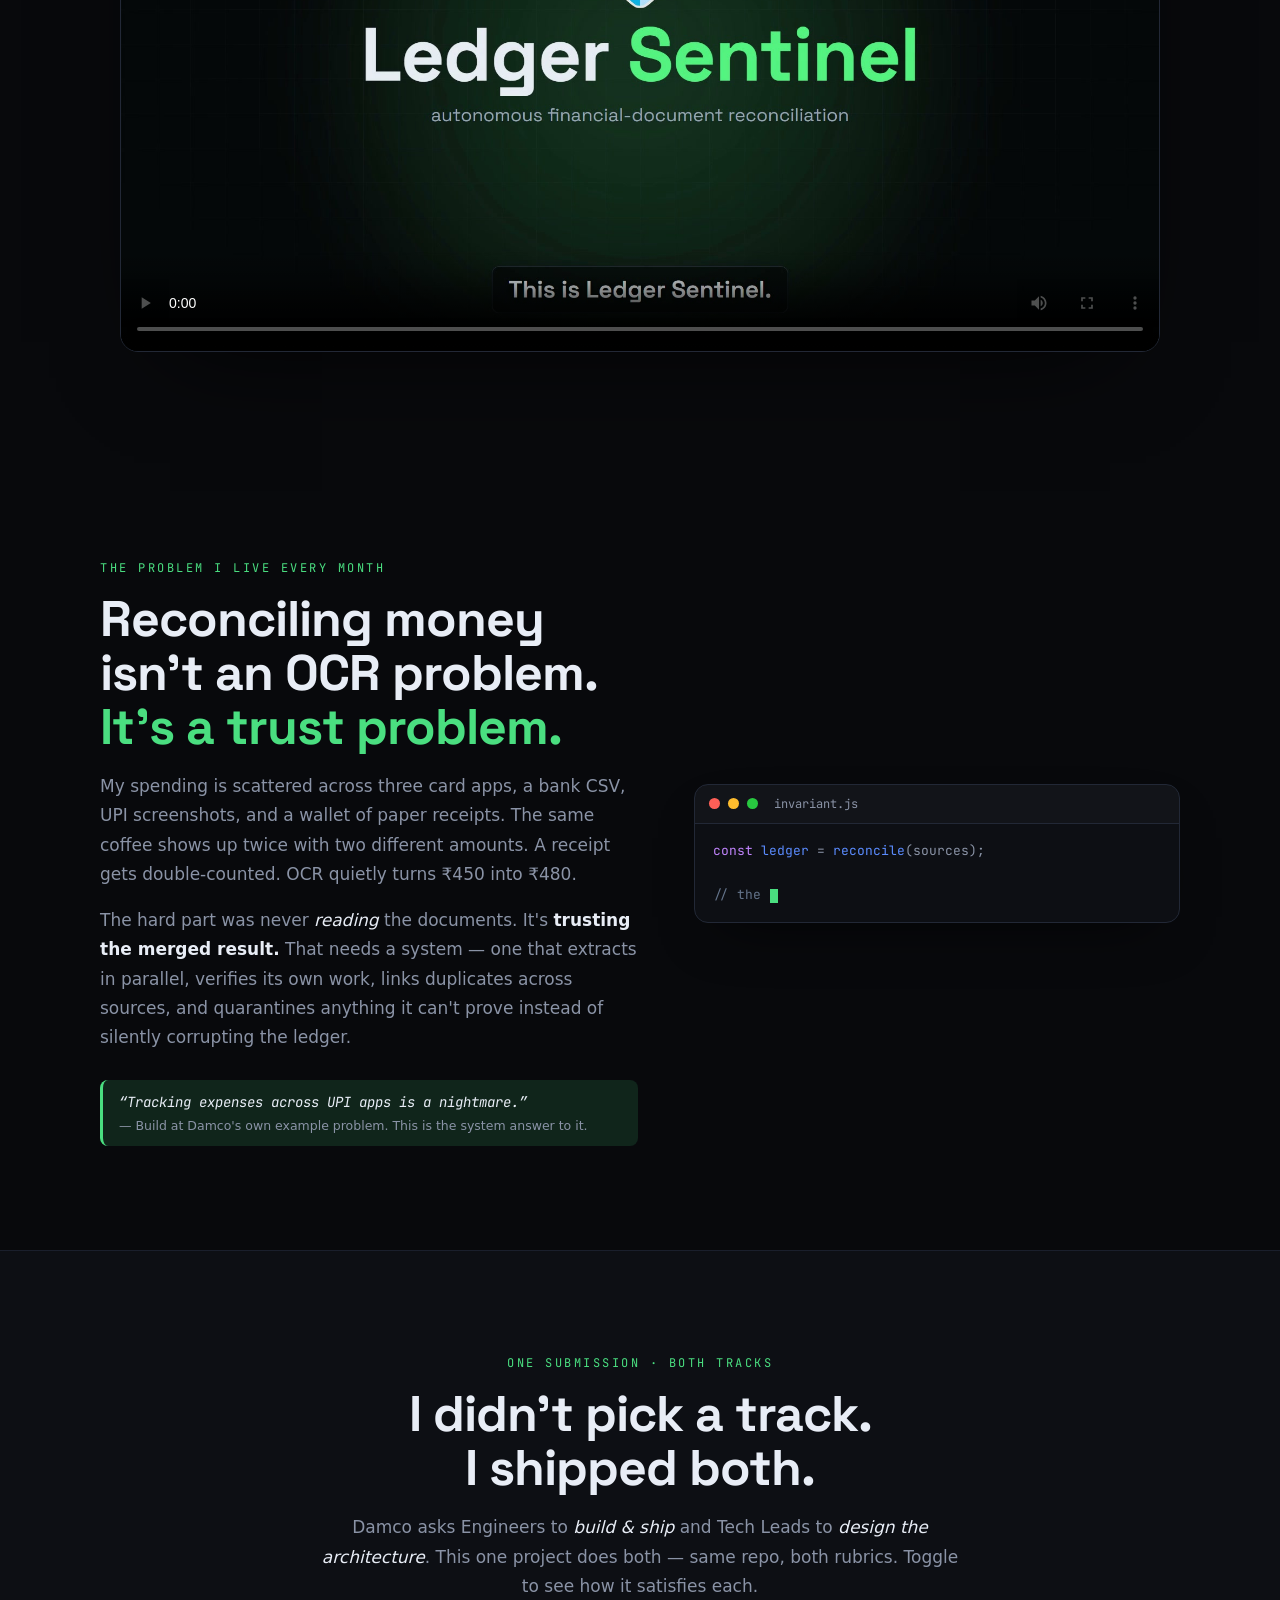
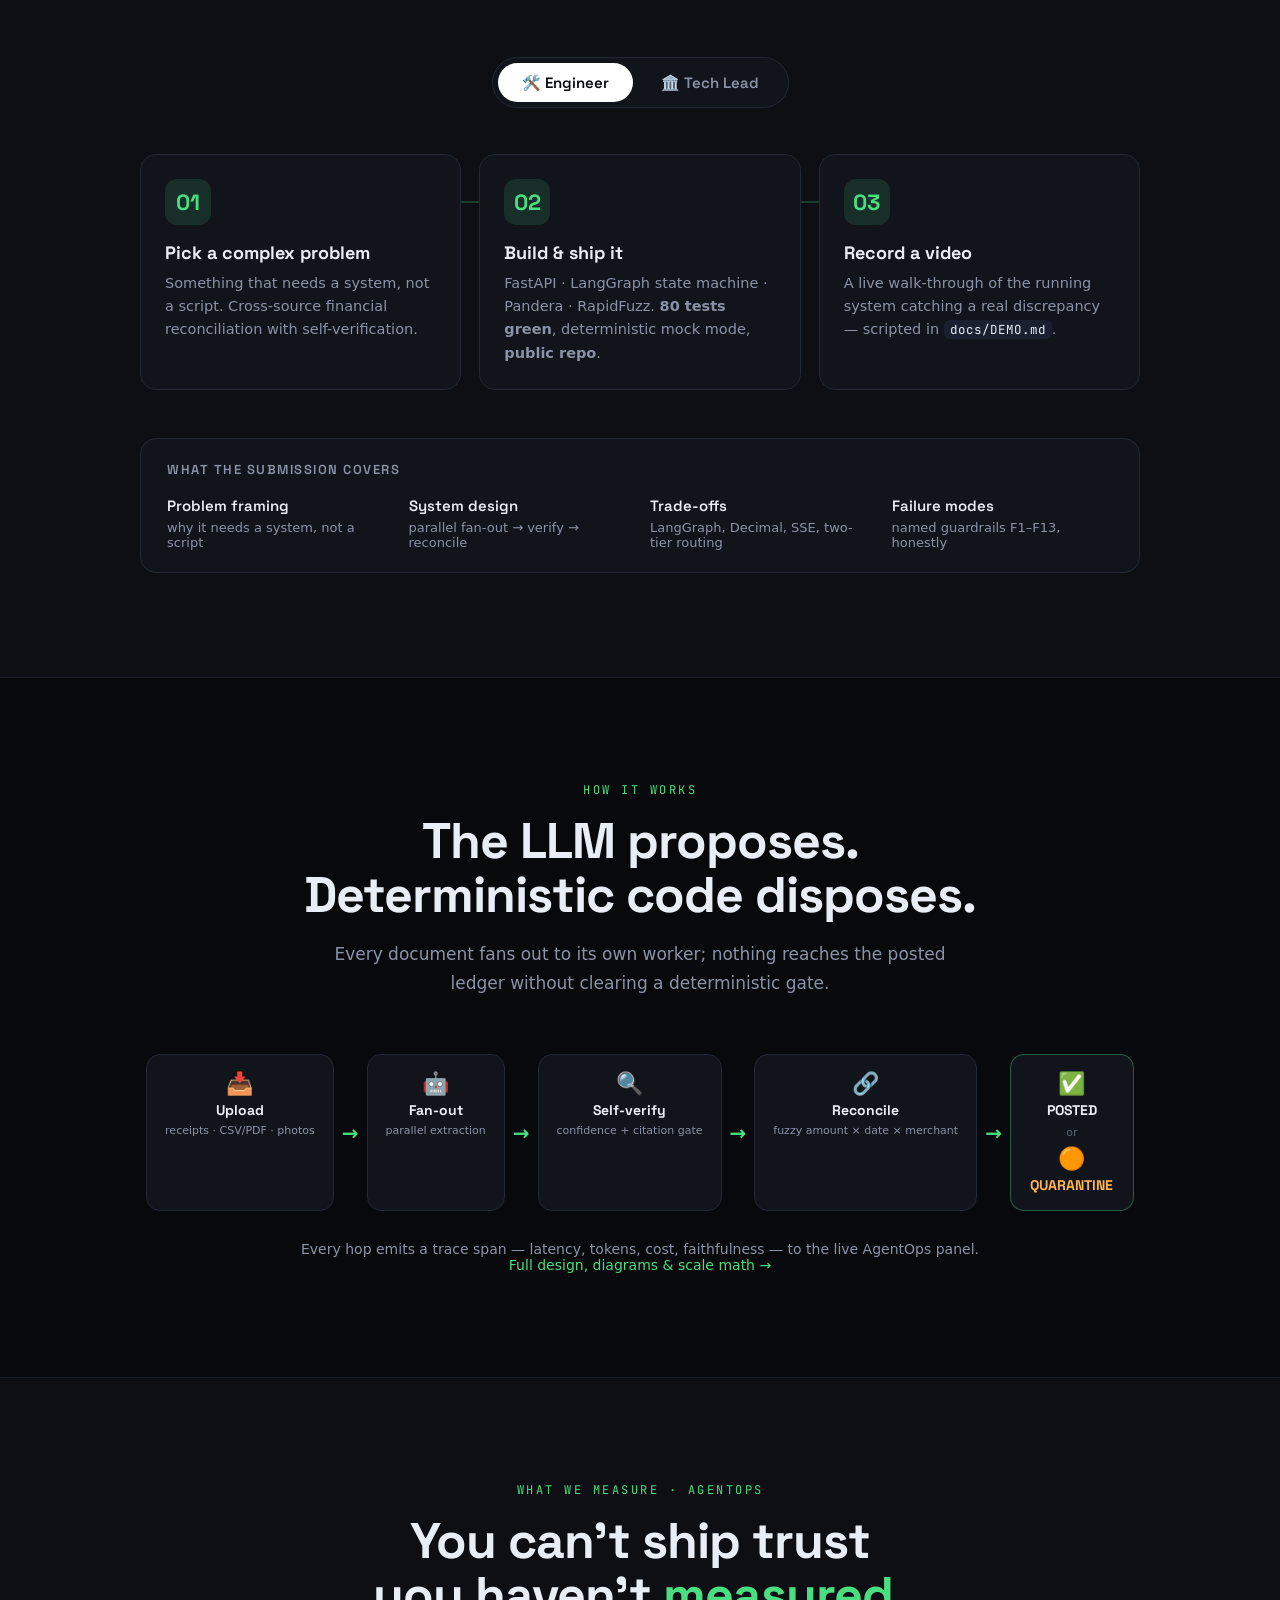
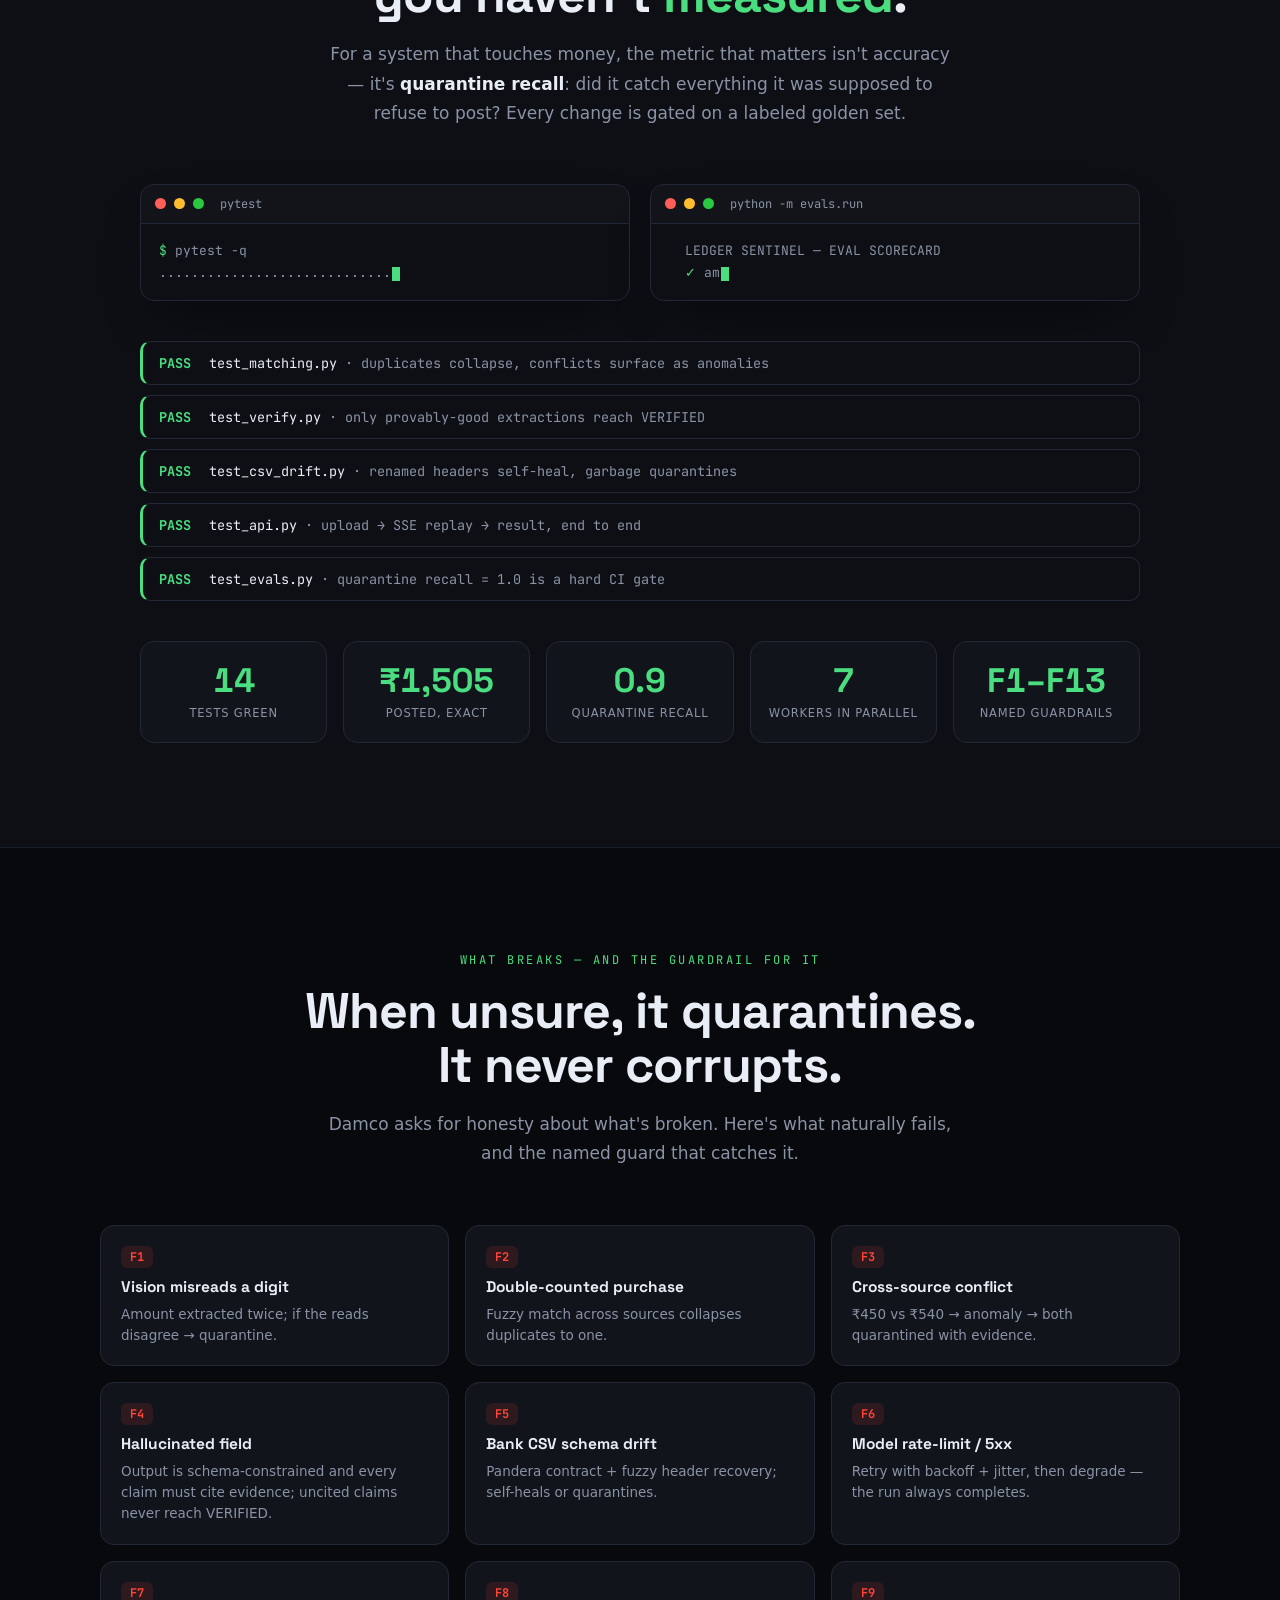
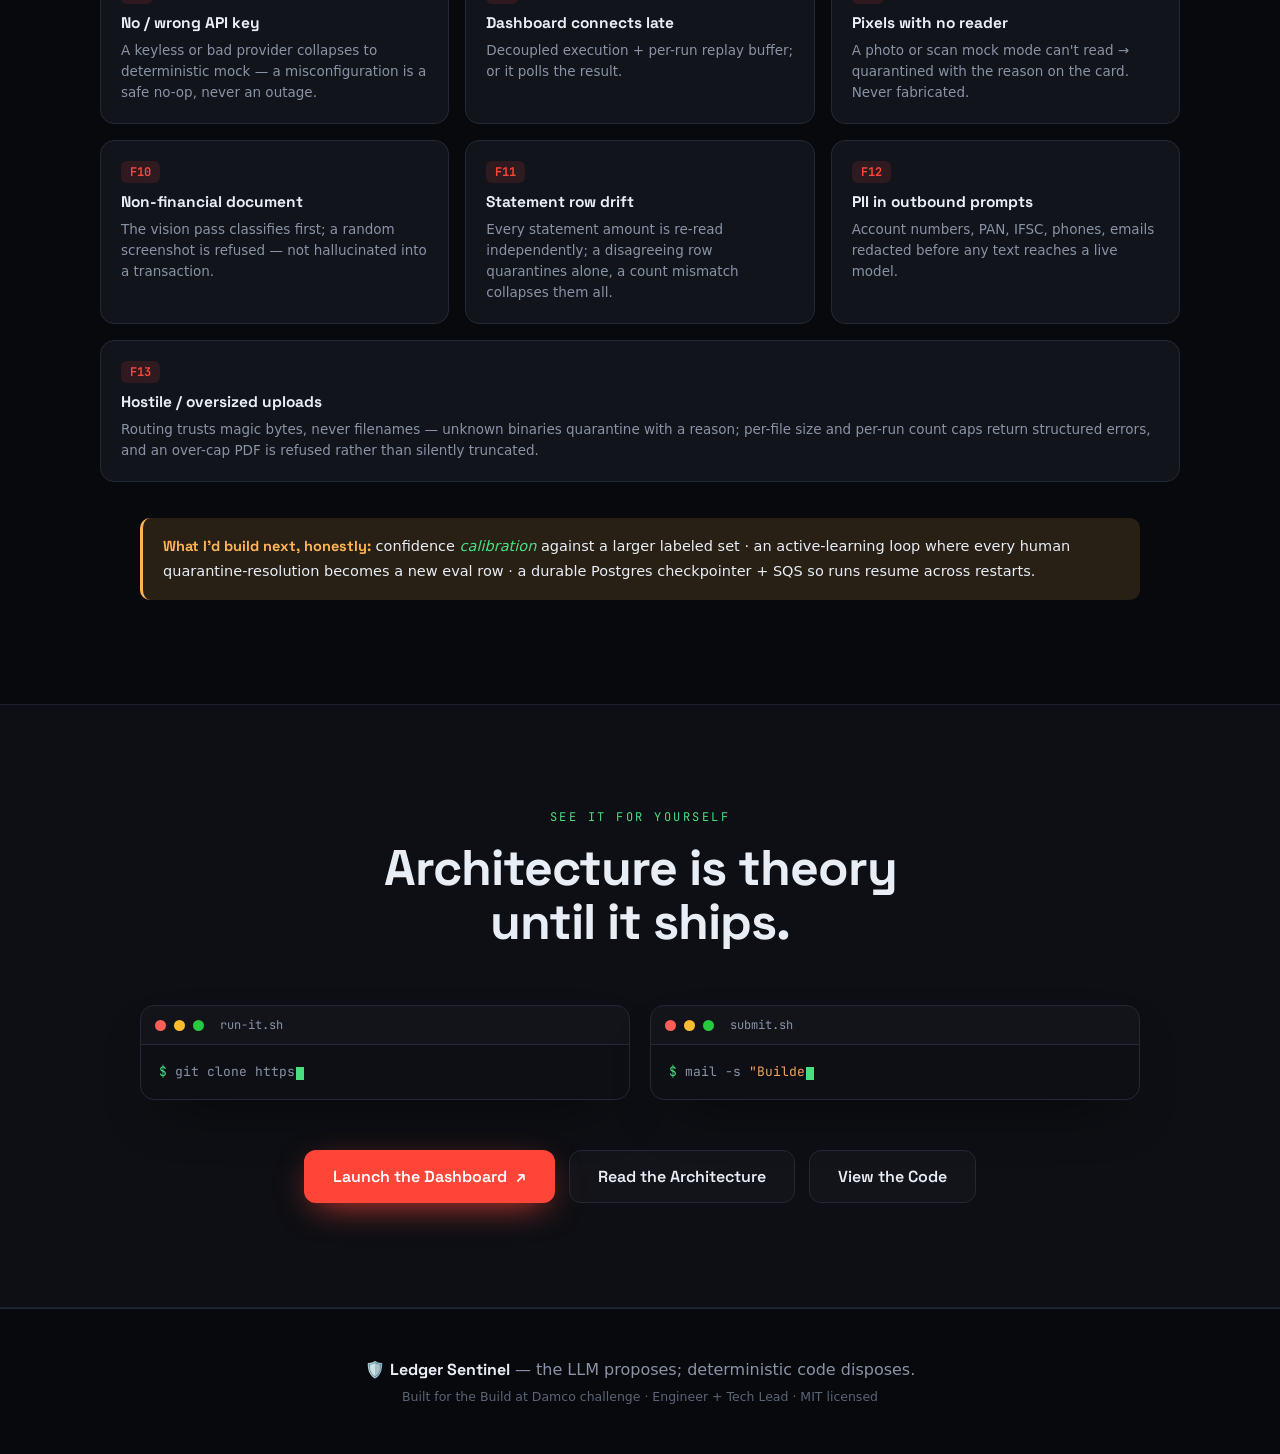
==== commit 76508f06: "docs: show all 13 guardrail cards F1-F13 on the landing page" ====
--- a/frontend/index.html
+++ b/frontend/index.html
@@ -277,13 +277,18 @@
       <div class="fmgrid">
         <div class="fm reveal"><span class="fmid">F1</span><b>Vision misreads a digit</b><p>Amount extracted twice; if the reads disagree → quarantine.</p></div>
         <div class="fm reveal" style="--i:1"><span class="fmid">F2</span><b>Double-counted purchase</b><p>Fuzzy match across sources collapses duplicates to one.</p></div>
+        <!-- F3..F13 follow in numeric order; F13 spans the row as the closer. -->
         <div class="fm reveal" style="--i:2"><span class="fmid">F3</span><b>Cross-source conflict</b><p>₹450 vs ₹540 → anomaly → both quarantined with evidence.</p></div>
-        <div class="fm reveal" style="--i:3"><span class="fmid">F5</span><b>Bank CSV schema drift</b><p>Pandera contract + fuzzy header recovery; self-heals or quarantines.</p></div>
-        <div class="fm reveal" style="--i:4"><span class="fmid">F6</span><b>Model rate-limit / 5xx</b><p>Retry with backoff + jitter, then degrade — the run always completes.</p></div>
-        <div class="fm reveal" style="--i:5"><span class="fmid">F8</span><b>Dashboard connects late</b><p>Decoupled execution + per-run replay buffer; or it polls the result.</p></div>
-        <div class="fm reveal" style="--i:6"><span class="fmid">F9</span><b>Pixels with no reader</b><p>A photo or scan mock mode can't read → quarantined with the reason on the card. Never fabricated.</p></div>
-        <div class="fm reveal" style="--i:7"><span class="fmid">F10</span><b>Non-financial document</b><p>The vision pass classifies first; a random screenshot is refused — not hallucinated into a transaction.</p></div>
-        <div class="fm reveal" style="--i:8"><span class="fmid">F12</span><b>PII in outbound prompts</b><p>Account numbers, PAN, IFSC, phones, emails redacted before any text reaches a live model.</p></div>
+        <div class="fm reveal" style="--i:3"><span class="fmid">F4</span><b>Hallucinated field</b><p>Output is schema-constrained and every claim must cite evidence; uncited claims never reach VERIFIED.</p></div>
+        <div class="fm reveal" style="--i:4"><span class="fmid">F5</span><b>Bank CSV schema drift</b><p>Pandera contract + fuzzy header recovery; self-heals or quarantines.</p></div>
+        <div class="fm reveal" style="--i:5"><span class="fmid">F6</span><b>Model rate-limit / 5xx</b><p>Retry with backoff + jitter, then degrade — the run always completes.</p></div>
+        <div class="fm reveal" style="--i:6"><span class="fmid">F7</span><b>No / wrong API key</b><p>A keyless or bad provider collapses to deterministic mock — a misconfiguration is a safe no-op, never an outage.</p></div>
+        <div class="fm reveal" style="--i:7"><span class="fmid">F8</span><b>Dashboard connects late</b><p>Decoupled execution + per-run replay buffer; or it polls the result.</p></div>
+        <div class="fm reveal" style="--i:8"><span class="fmid">F9</span><b>Pixels with no reader</b><p>A photo or scan mock mode can't read → quarantined with the reason on the card. Never fabricated.</p></div>
+        <div class="fm reveal" style="--i:9"><span class="fmid">F10</span><b>Non-financial document</b><p>The vision pass classifies first; a random screenshot is refused — not hallucinated into a transaction.</p></div>
+        <div class="fm reveal" style="--i:10"><span class="fmid">F11</span><b>Statement row drift</b><p>Every statement amount is re-read independently; a disagreeing row quarantines alone, a count mismatch collapses them all.</p></div>
+        <div class="fm reveal" style="--i:11"><span class="fmid">F12</span><b>PII in outbound prompts</b><p>Account numbers, PAN, IFSC, phones, emails redacted before any text reaches a live model.</p></div>
+        <div class="fm reveal" style="--i:12; grid-column: 1 / -1"><span class="fmid">F13</span><b>Hostile / oversized uploads</b><p>Routing trusts magic bytes, never filenames — unknown binaries quarantine with a reason; per-file size and per-run count caps return structured errors, and an over-cap PDF is refused rather than silently truncated.</p></div>
       </div>
       <div class="roadmap reveal">
         <b>What I'd build next, honestly:</b> confidence <em>calibration</em> against a larger labeled set ·
